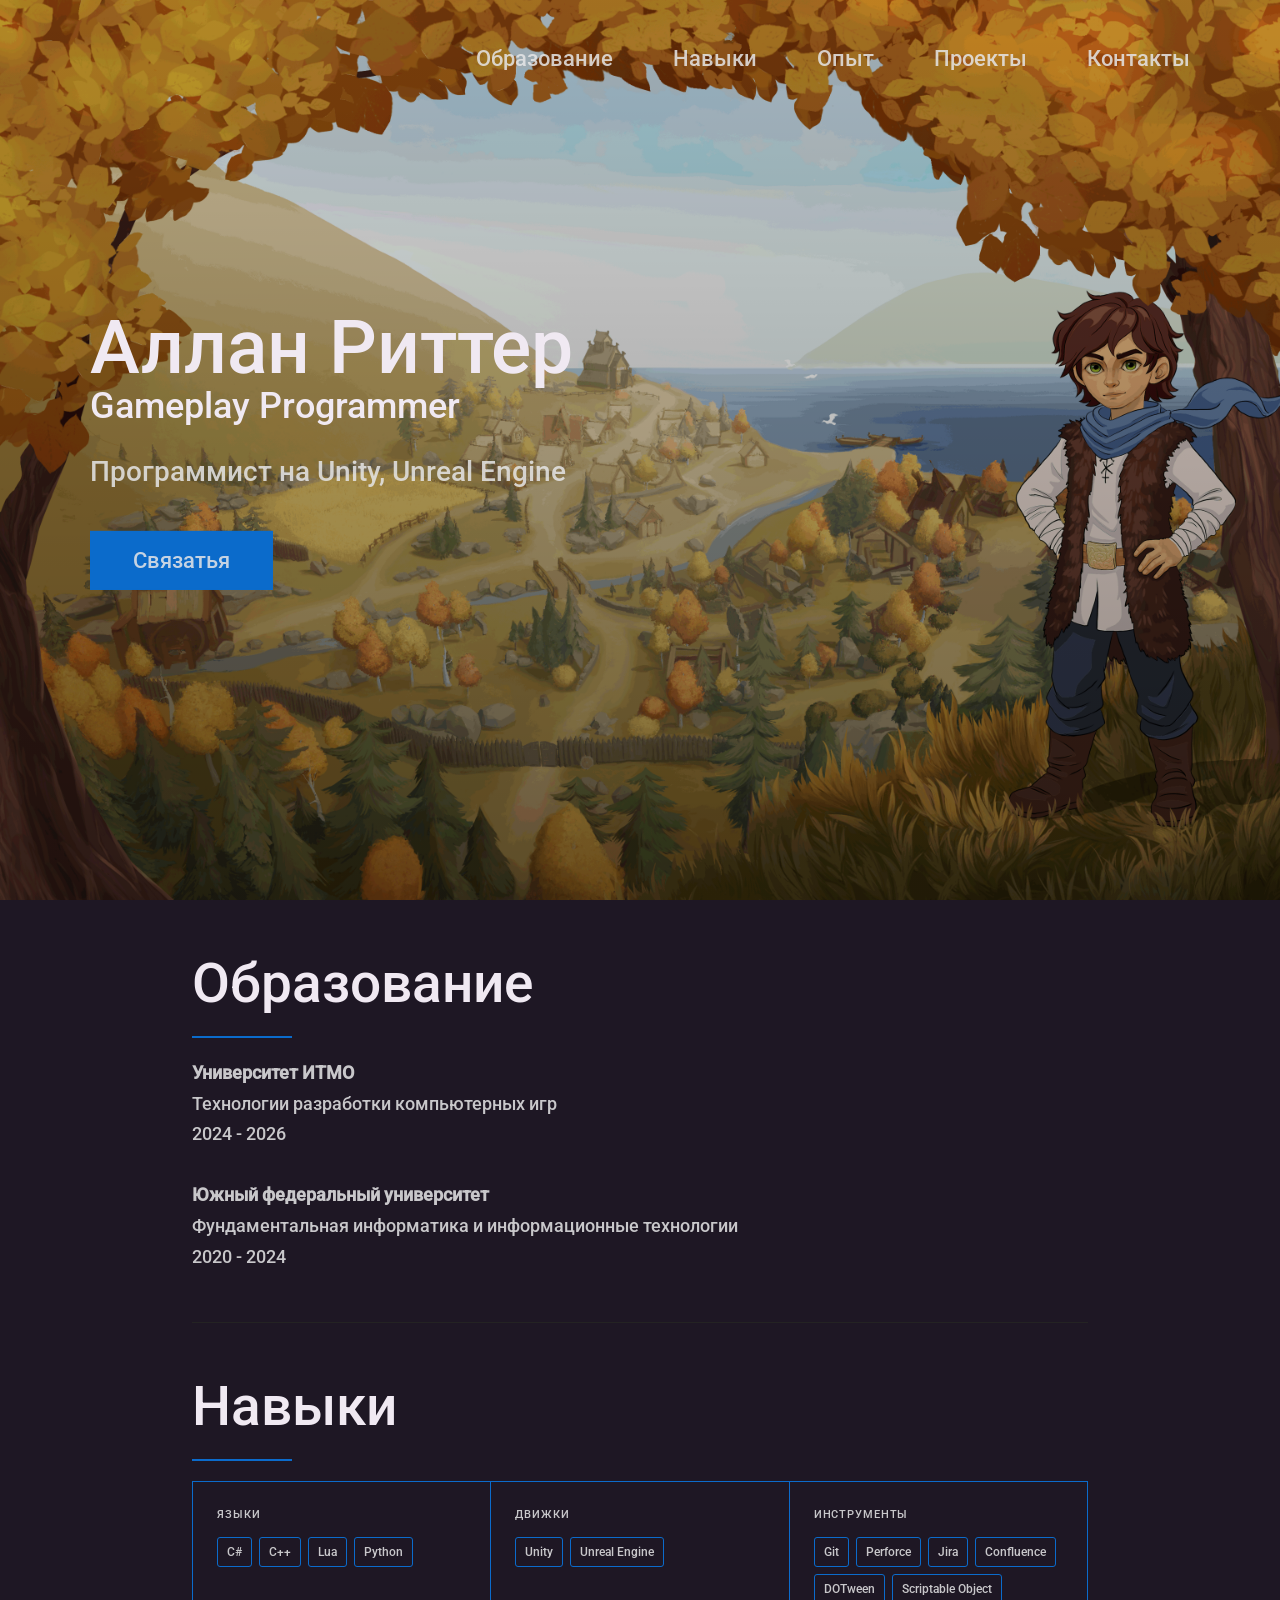
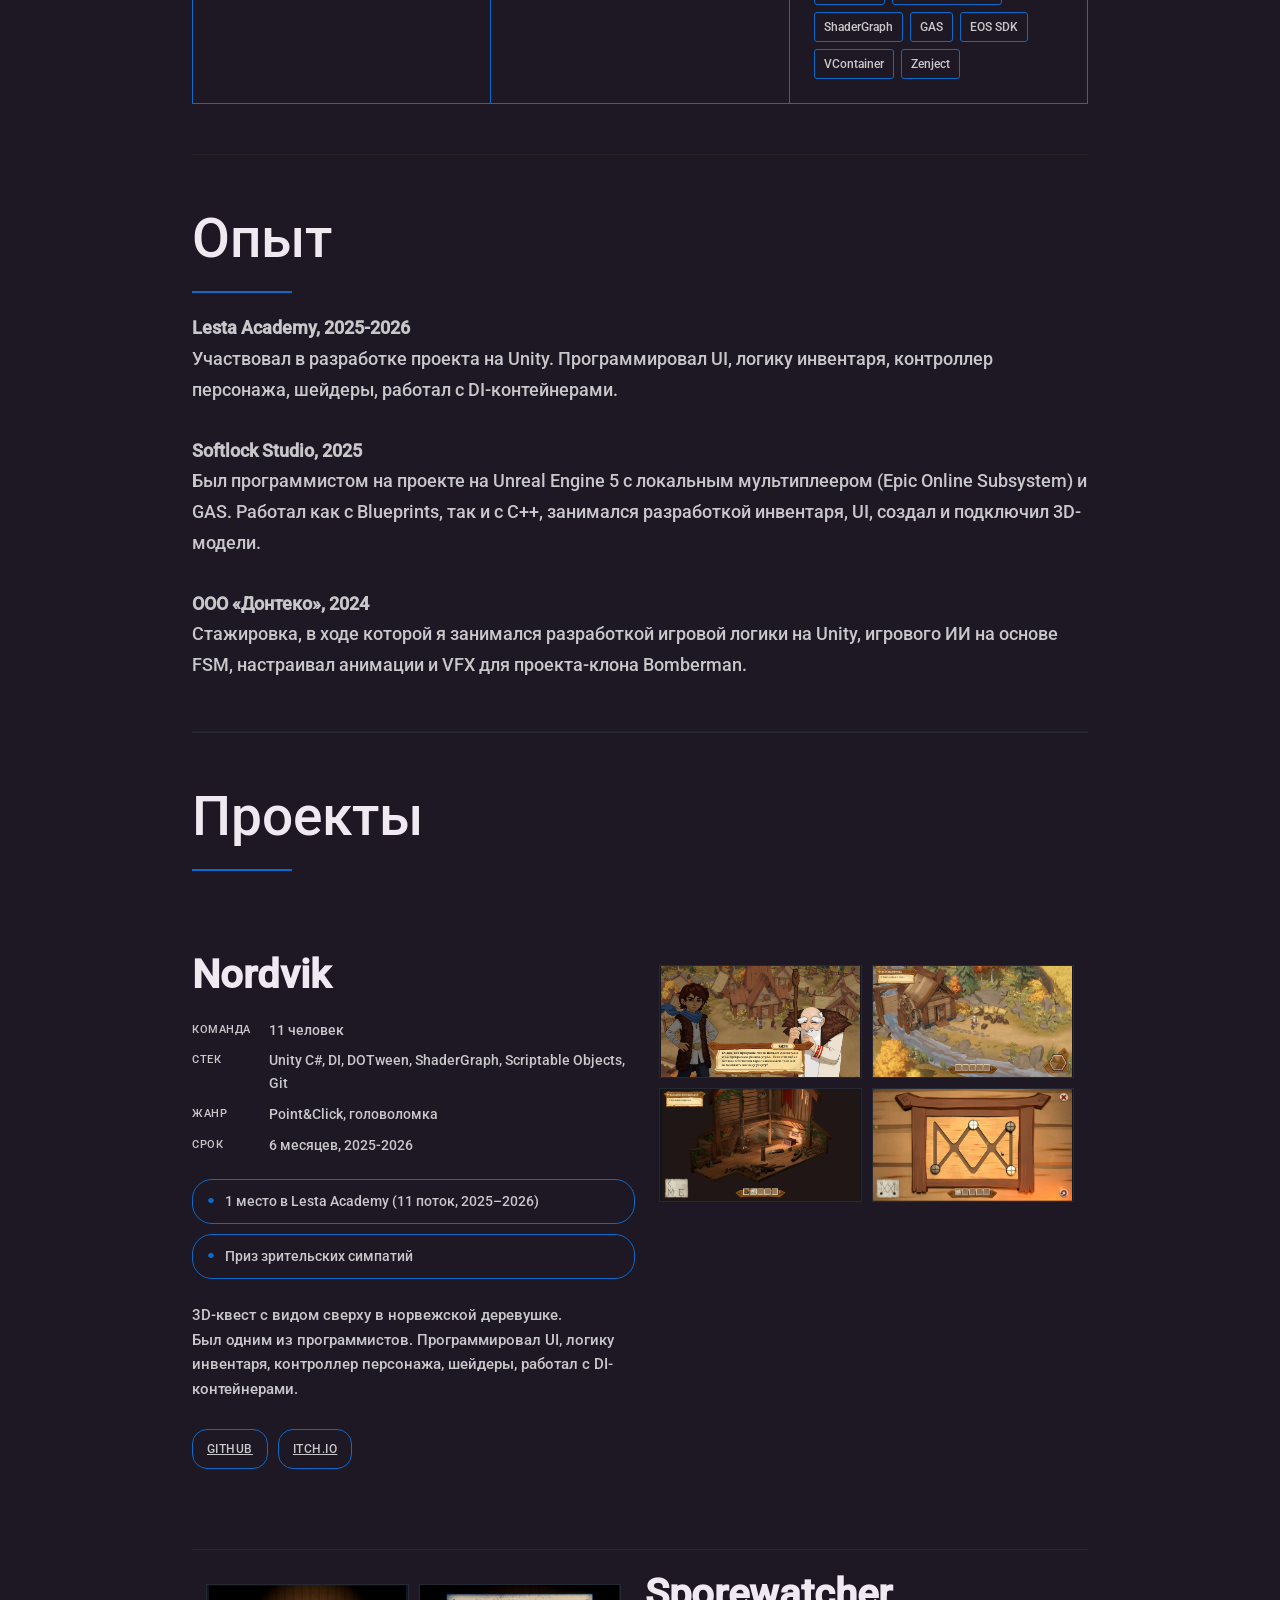
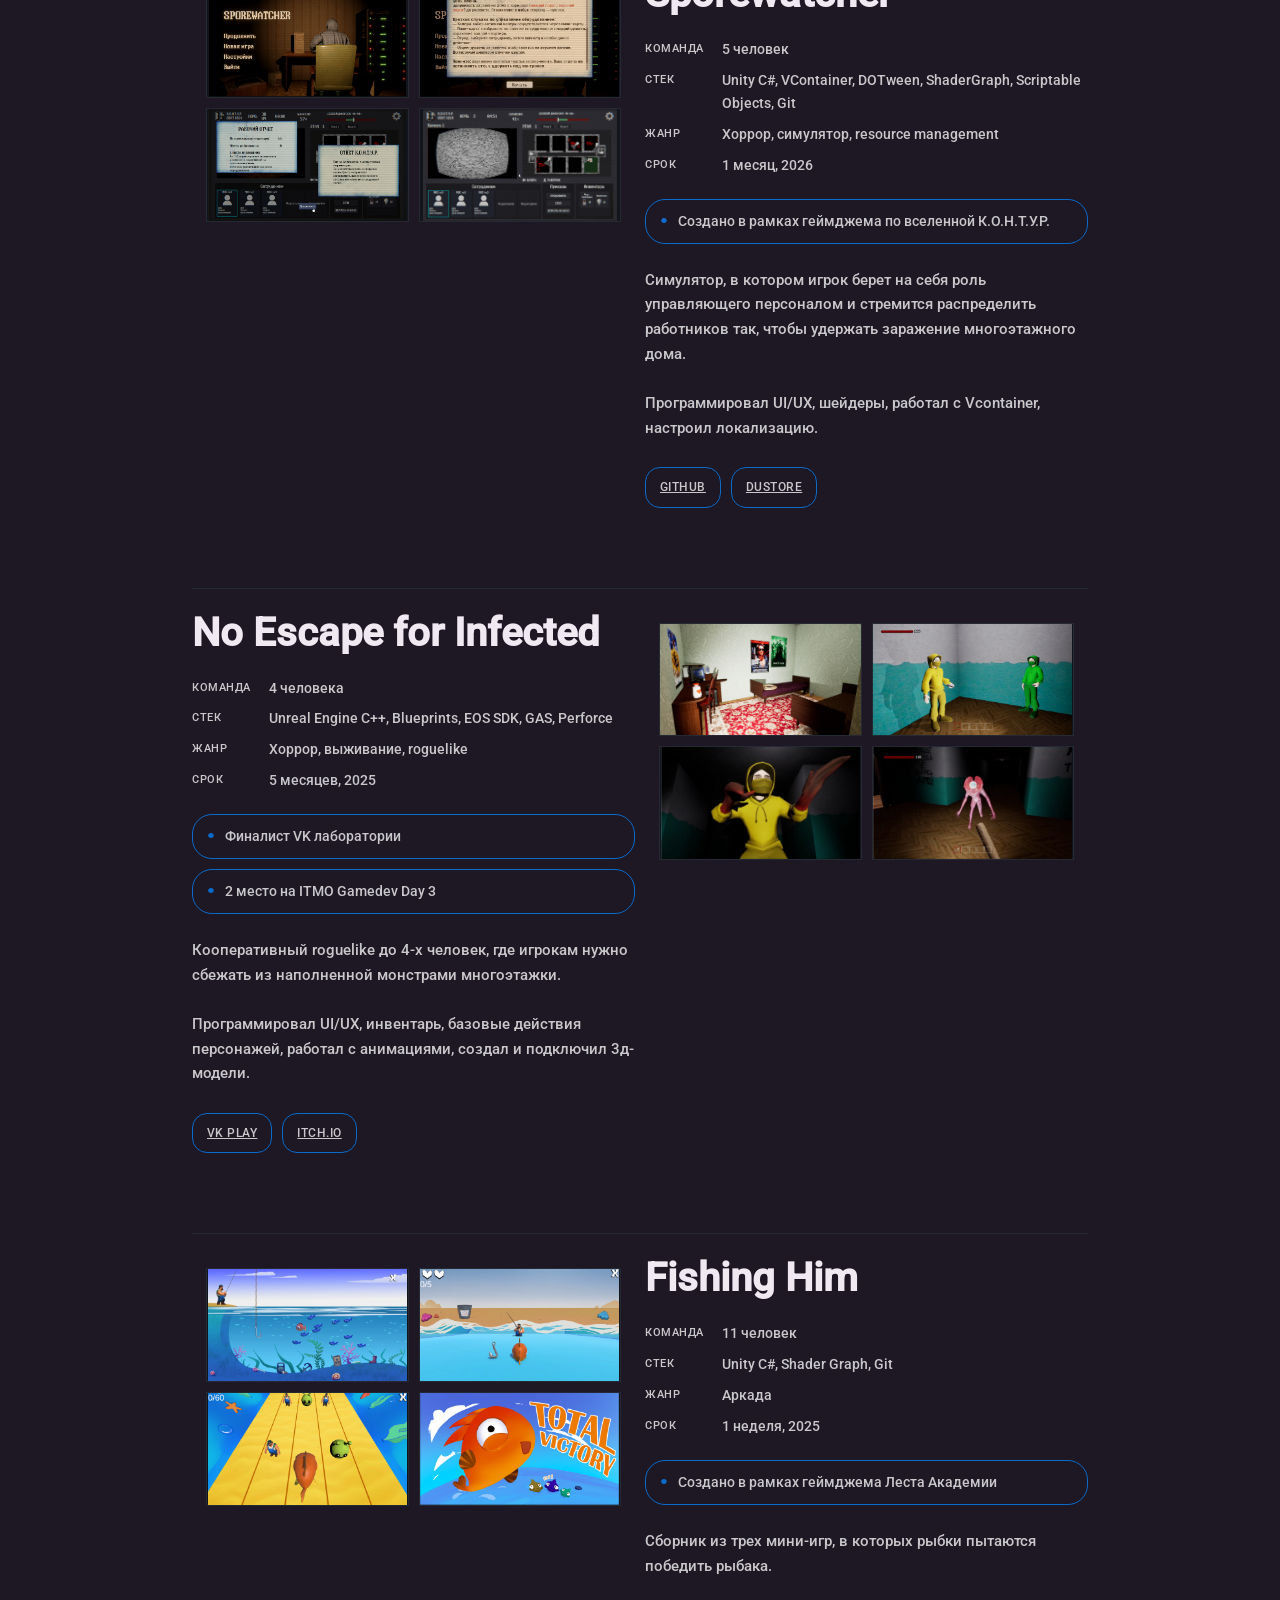
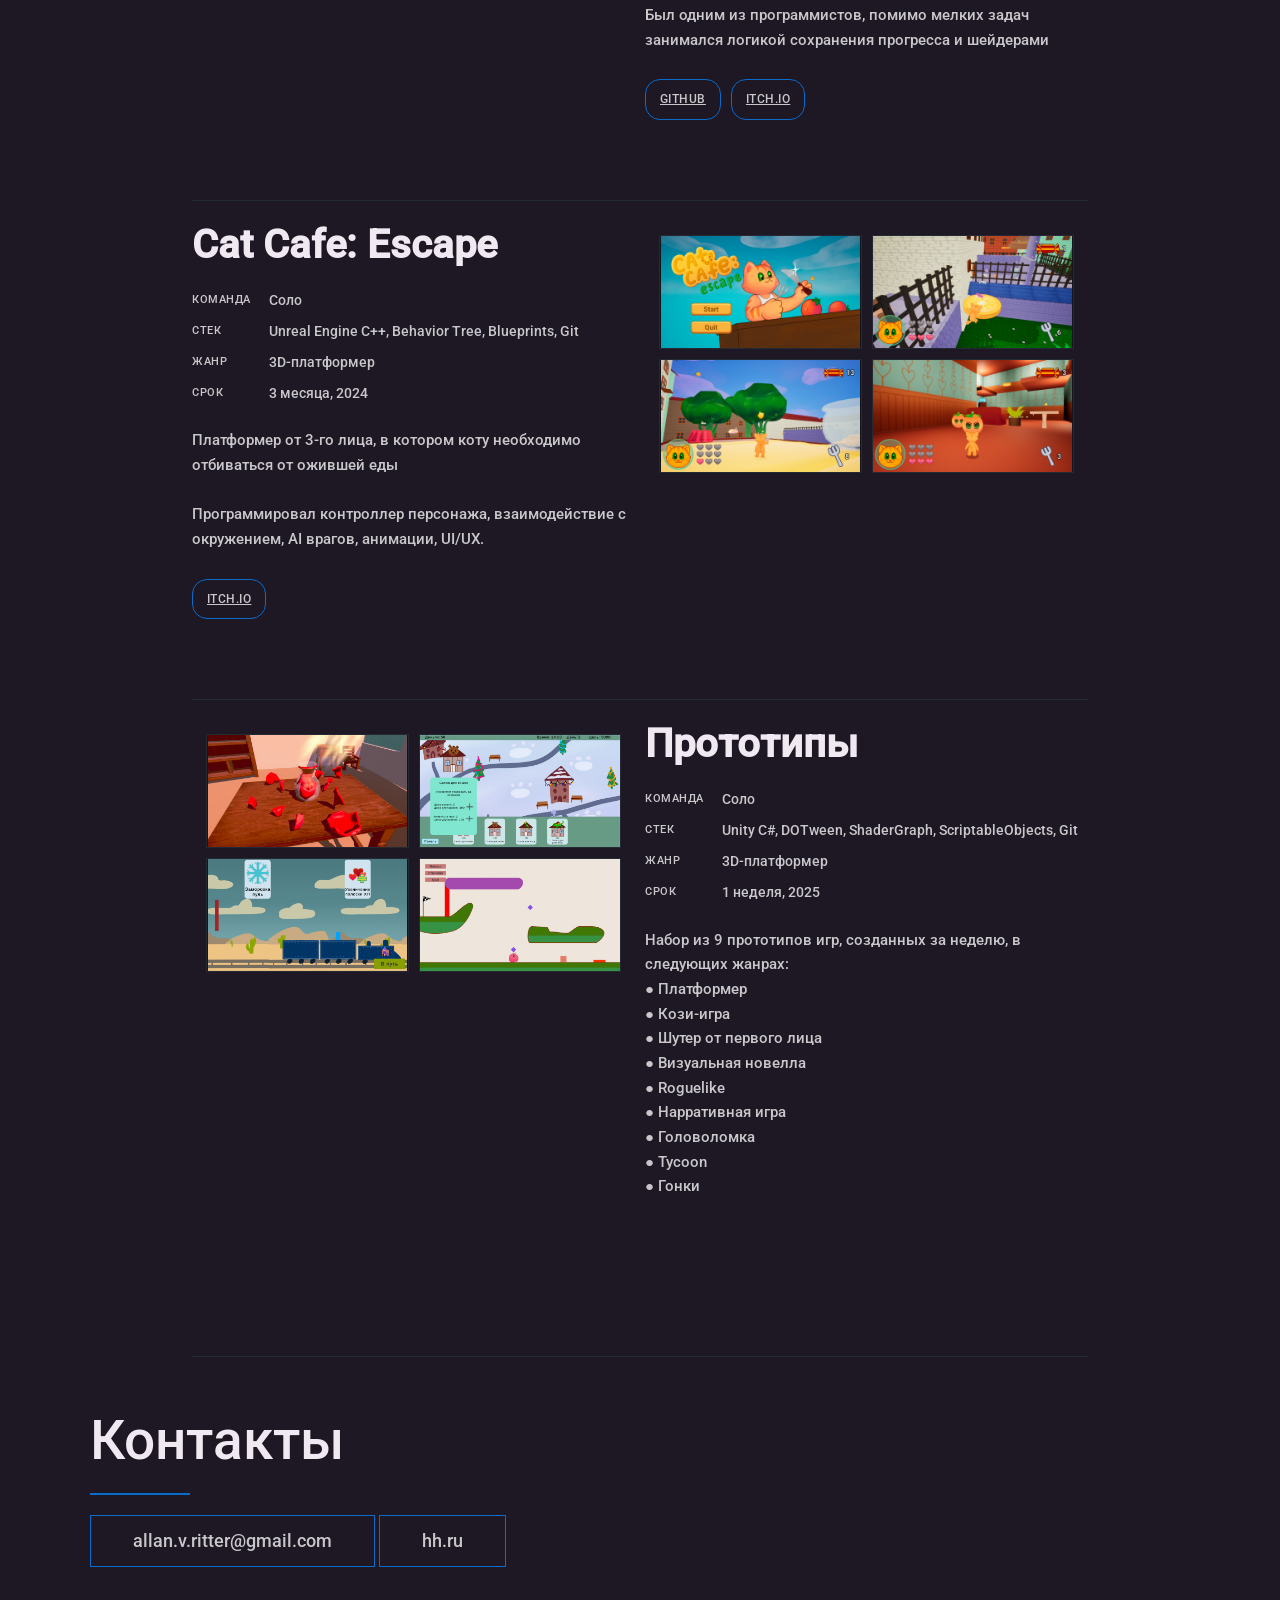
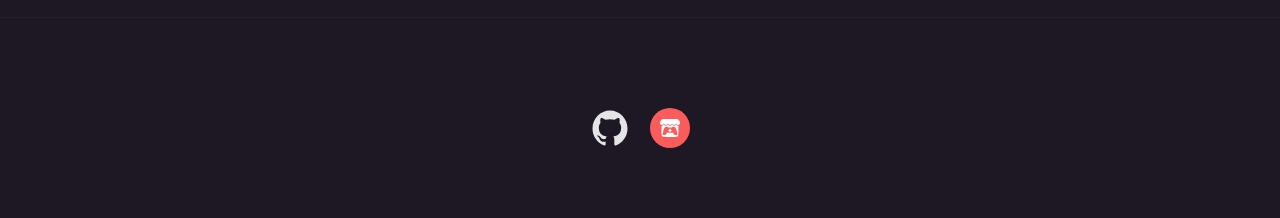
==== index.html @ 95fb48ae "Updated files" ====
<!DOCTYPE html>
<html lang="ru">

<head>
  <meta charset="UTF-8" />
  <meta name="viewport" content="width=device-width, initial-scale=1.0" />
  <link rel="shortcut icon" type="image/png" href="./images/favicon.png" />

  <!-- site title -->
  <title>
    Аллан Риттер | Gameplay Programmer
  </title>

  <meta name="description" content="gameplay programmer">
  <meta name="keywords" content="Allan Ritter, Unity, Unreal Engine, C++, C#" />
  <link rel="stylesheet" href="index.css" />
</head>

<body>

  <!-- ***** Header ***** -->

  <header class="header" role="banner" id="top">
    <div class="row">
      <nav class="nav" role="navigation">
        <ul class="nav__items">
          <li class="nav__item"><a href="#education" class="nav__link">Образование</a></li>
          <li class="nav__item"><a href="#skills" class="nav__link">Навыки</a></li>
          <li class="nav__item"><a href="#experience" class="nav__link">Опыт</a></li>
          <li class="nav__item"><a href="#projects" class="nav__link">Проекты</a></li>
          <li class="nav__item"><a href="#contact" class="nav__link">Контакты</a></li>
        </ul>
      </nav>
    </div>
    <div class="header__text-box row">
      <div class="header__text">
        <h1 class="heading-primary">
          <span>Аллан Риттер</span>
        </h1>
        <h3>
          <span>Gameplay Programmer</span>
        </h3>
        <p>Программист на Unity, Unreal Engine</p>
        <a href="#contact" class="btn btn--pink">Связатья</a>
      </div>
    </div>
  </header>

  <!-- <svg id="animation" width="800" height="600" viewBox="0 0 500 500"></svg>
<script>
      const totalFrames = 250;
      const svg = document.getElementById('animation');

      // Dynamically create all image elements
      for (let i = 0; i < totalFrames; i++) {
        const img = document.createElementNS('http://www.w3.org/2000/svg', 'image');
        img.setAttribute('id', 'frame' + i);
        const filename = './images/animation/' + i.toString().padStart(4, '0') + '.png';
        img.setAttribute('href', filename);
        img.setAttribute('width', 600);
        img.setAttribute('height', 600);
        img.setAttribute('preserveAspectRatio', 'xMidYMid meet');
        // Show only the first frame initially
        if (i === 0) {
          img.style.display = 'block';
        } else {
          img.style.display = 'none';
        }
        svg.appendChild(img);
      }

      // Animation control
      let currentFrame = 0;

      function showFrame(frameIndex) {
        for (let i = 0; i < totalFrames; i++) {
          document.getElementById('frame' + i).style.display = (i === frameIndex) ? 'block' : 'none';
        }
      }

      setInterval(() => {
        showFrame(currentFrame);
        currentFrame = (currentFrame + 1) % totalFrames;
      }, 30); // Adjust for desired frame rate
    </script> -->


  <main role="main">
    <section class="work" id="education">
      <div class="row">
        <h2>Образование</h2>
        <div class="edu-item"><b>Университет ИТМО</b>
          <div>Технологии разработки компьютерных игр</div>
          <div>2024 - 2026</div>
        </div>
        <br>
        <div class="edu-item"><b>Южный федеральный университет</b>
          <div>Фундаментальная информатика и информационные технологии</div>
          <div>2020 - 2024</div>
        </div>
      </div>
    </section>

    <section class="work" id="skills">
      <div class="row">
        <h2>Навыки</h2>
        <div class="skills-grid">
          <div class="skill-panel">
            <div class="skill-panel-label">Языки</div>
            <div class="skill-tags">
              <span class="tag">C#</span><span class="tag">C++</span><span class="tag">Lua</span>
              <span class="tag">Python</span>
            </div>
          </div>
          <div class="skill-panel">
            <div class="skill-panel-label">Движки</div>
            <div class="skill-tags">
              <span class="tag">Unity</span><span class="tag">Unreal Engine</span>
            </div>
          </div>
          <div class="skill-panel">
            <div class="skill-panel-label">Инструменты</div>
            <div class="skill-tags">
              <span class="tag">Git</span><span class="tag">Perforce</span><span class="tag">Jira</span>
              <span class="tag">Confluence</span>
              <span class="tag">DOTween</span>
              <span class="tag">Scriptable Object</span>
              <span class="tag">ShaderGraph</span>
              <span class="tag">GAS</span>
              <span class="tag">EOS SDK</span>
              <span class="tag">VContainer</span>
              <span class="tag">Zenject</span>
            </div>
          </div>
        </div>
    </section>

    <section class="work" id="experience">
      <div class="row">
        <h2>Опыт</h2>
        <div class="edu-item"><b>Lesta Academy, 2025-2026</b></div>
        <div>
          Участвовал в разработке проекта на Unity. Программировал UI, логику инвентаря, контроллер
          персонажа, шейдеры, работал с DI-контейнерами.
        </div>
        <br>
        <div class="edu-item"><b>Softlock Studio, 2025</b></div>
        <div>
          Был программистом на проекте на Unreal Engine 5 с локальным мультиплеером (Epic Online
          Subsystem) и GAS. Работал как с Blueprints, так и с C++, занимался разработкой инвентаря, UI,
          создал и подключил 3D-модели.
        </div>
        <br>
        <div class="edu-item"><b>ООО «Донтеко», 2024</b></div>
        <div>
          Стажировка, в ходе которой я занимался разработкой игровой логики на Unity, игрового ИИ на
          основе FSM, настраивал анимации и VFX для проекта-клона Bomberman.
        </div>
      </div>
    </section>

    <!-- ***** Projects ***** -->

    <section id="projects">
      <div class="wrap">
        <h2>Проекты</h2>
        <!-- PROJECT 1 -->
        <div class="project">
          <div class="project-media bracket">
            <div class="bl"></div>
            <div class="shots-grid">
              <img src="images/Nordvik1.png" alt="Nordvik — скриншот 1">
              <img src="images/Nordvik2.png" alt="Nordvik — скриншот 2">
              <img src="images/Nordvik3.png" alt="Nordvik — скриншот 3">
              <img src="images/Nordvik4.png" alt="Nordvik — скриншот 4">
            </div>
          </div>
          <div>
            <h3 class="project-title">Nordvik</h3>
            <dl class="project-meta">
              <dt>Команда</dt>
              <dd>11 человек</dd>
              <dt>Стек</dt>
              <dd>Unity C#, DI, DOTween, ShaderGraph, Scriptable Objects, Git</dd>
              <dt>Жанр</dt>
              <dd>Point&Click, головоломка</dd>
              <dt>Срок</dt>
              <dd>6 месяцев, 2025-2026</dd>
            </dl>

            <div class="project-highlight"><span class="icon">●</span>
              <span>
                1 место в Lesta Academy (11 поток, 2025–2026)</span>
            </div>
            <div class="project-highlight"><span class="icon">●</span>
              <span>Приз зрительских симпатий</span>
            </div>

            <p class="project-text">
              3D-квест с видом сверху в норвежской деревушке.<br>
              Был одним из программистов. Программировал UI, логику инвентаря, контроллер
              персонажа, шейдеры, работал с DI-контейнерами.
            </p>
            <div class="project-links">
              <a class="link-btn" href="https://github.com/lesfiveteam/BigProject" target="_blank">GitHub</a>
              <a class="link-btn" href="https://puffy-pixel.itch.io/nordvik" target="_blank">itch.io</a>
            </div>
          </div>
        </div>

        <!-- PROJECT 2 -->
        <div class="project">
          <div class="project-media bracket">
            <div class="bl"></div>
            <div class="shots-grid">
              <img src="images/sporewatcher1.jpg" alt="Sporewatcher — скриншот 1">
              <img src="images/sporewatcher2.jpg" alt="Sporewatcher — скриншот 2">
              <img src="images/sporewatcher3.jpg" alt="Sporewatcher — скриншот 3">
              <img src="images/sporewatcher4.gif" alt="Sporewatcher — скриншот 4">
            </div>
          </div>
          <div>
            <h3 class="project-title">Sporewatcher</h3>
            <dl class="project-meta">
              <dt>Команда</dt>
              <dd>5 человек</dd>
              <dt>Стек</dt>
              <dd>Unity C#, VContainer, DOTween, ShaderGraph, Scriptable Objects, Git</dd>
              <dt>Жанр</dt>
              <dd>Хоррор, симулятор, resource management</dd>
              <dt>Срок</dt>
              <dd>1 месяц, 2026</dd>
            </dl>
            <div class="project-highlight"><span class="icon">●</span>
              <span>Создано в рамках геймджема по вселенной К.О.Н.Т.У.Р.</span>
            </div>

            <p class="project-text">
              Симулятор, в котором игрок берет на себя роль управляющего персоналом и стремится распределить работников
              так, чтобы удержать заражение многоэтажного дома.
              <br><br>
              Программировал UI/UX, шейдеры, работал с Vcontainer, настроил локализацию.
            </p>
            <div class="project-links">
              <a class="link-btn" href="https://github.com/Softlock-Studio/KONTUR" target="_blank">GitHub</a>
              <a class="link-btn" href="https://dustore.ru/g/257" target="_blank">dustore</a>
            </div>
          </div>
        </div>

        <!-- PROJECT 3 -->
        <div class="project">
          <div class="project-media bracket">
            <div class="bl"></div>
            <div class="shots-grid">
              <img src="images/nefi1.jpg" alt="No Escape for Infected — скриншот 1">
              <img src="images/nefi2.jpg" alt="No Escape for Infected — скриншот 2">
              <img src="images/nefi3.png" alt="No Escape for Infected — скриншот 3">
              <img src="images/nefi4.png" alt="No Escape for Infected — скриншот 4">
            </div>
          </div>
          <div>
            <h3 class="project-title">No Escape for Infected</h3>
            <dl class="project-meta">
              <dt>Команда</dt>
              <dd>4 человека</dd>
              <dt>Стек</dt>
              <dd>Unreal Engine C++, Blueprints, EOS SDK, GAS, Perforce</dd>
              <dt>Жанр</dt>
              <dd>Хоррор, выживание, roguelike</dd>
              <dt>Срок</dt>
              <dd>5 месяцев, 2025</dd>
            </dl>
            <div class="project-highlight"><span class="icon">●</span>
              <span>Финалист VK лаборатории</span>
            </div>
            <div class="project-highlight"><span class="icon">●</span>
              <span>2 место на ITMO Gamedev Day 3</span>
            </div>

            <p class="project-text">
              Кооперативный roguelike до 4-х человек, где игрокам нужно сбежать из наполненной монстрами многоэтажки.
              <br><br>
              Программировал UI/UX, инвентарь, базовые действия персонажей, работал с анимациями, создал и подключил
              3д-модели.
            </p>
            <div class="project-links">
              <a class="link-btn" href="https://vkplay.ru/play/game/no-escape-for-infected-44242/?mt_link_id=fqt4n1"
                target="_blank">vk play</a>
              <a class="link-btn" href="https://sinty1.itch.io/no-escape-for-infected" target="_blank">itch.io</a>
            </div>
          </div>
        </div>

        <!-- PROJECT 4 -->
        <div class="project">
          <div class="project-media bracket">
            <div class="bl"></div>
            <div class="shots-grid">
              <img src="images/fishing_him1.png" alt="Fishing Him — скриншот 1">
              <img src="images/fishing_him2.png" alt="Fishing Him — скриншот 2">
              <img src="images/fishing_him3.png" alt="Fishing Him — скриншот 3">
              <img src="images/fishing_him4.jpg" alt="Fishing Him — скриншот 4">
            </div>
          </div>
          <div>
            <h3 class="project-title">Fishing Him</h3>
            <dl class="project-meta">
              <dt>Команда</dt>
              <dd>11 человек</dd>
              <dt>Стек</dt>
              <dd>Unity C#, Shader Graph, Git</dd>
              <dt>Жанр</dt>
              <dd>Аркада</dd>
              <dt>Срок</dt>
              <dd>1 неделя, 2025</dd>
            </dl>
            <div class="project-highlight"><span class="icon">●</span>
              <span>Создано в рамках геймджема Леста Академии</span>
            </div>

            <p class="project-text">
              Сборник из трех мини-игр, в которых рыбки пытаются победить рыбака.
              <br><br>
              Был одним из программистов, помимо мелких задач занимался логикой сохранения прогресса и шейдерами
            </p>
            <div class="project-links">
              <a class="link-btn" href="https://github.com/lesfiveteam/LesJam" target="_blank">github</a>
              <a class="link-btn" href="https://puffy-pixel.itch.io/fishing-him" target="_blank">itch.io</a>
            </div>
          </div>
        </div>

        <!-- PROJECT 5 -->
        <div class="project">
          <div class="project-media bracket">
            <div class="bl"></div>
            <div class="shots-grid">
              <img src="images/catcafe1.png" alt="Cat Cafe: Escape — скриншот 1">
              <img src="images/catcafe2.png" alt="Cat Cafe: Escape — скриншот 2">
              <img src="images/catcafe3.png" alt="Cat Cafe: Escape — скриншот 3">
              <img src="images/catcafe4.png" alt="Cat Cafe: Escape — скриншот 4">
            </div>
          </div>
          <div>
            <h3 class="project-title">Cat Cafe: Escape</h3>
            <dl class="project-meta">
              <dt>Команда</dt>
              <dd>Соло</dd>
              <dt>Стек</dt>
              <dd>Unreal Engine C++, Behavior Tree, Blueprints, Git</dd>
              <dt>Жанр</dt>
              <dd>3D-платформер</dd>
              <dt>Срок</dt>
              <dd>3 месяца, 2024</dd>
            </dl>

            <p class="project-text">
              Платформер от 3-го лица, в котором коту необходимо отбиваться от ожившей еды
              <br><br>
              Программировал контроллер персонажа, взаимодействие с окружением, AI врагов, анимации, UI/UX.
            </p>
            <div class="project-links">
              <a class="link-btn" href="https://frenchicecream.itch.io/cat-cafe-escape" target="_blank">itch.io</a>
            </div>
          </div>
        </div>

        <!-- PROJECT 6 -->
        <div class="project">
          <div class="project-media bracket">
            <div class="bl"></div>
            <div class="shots-grid">
              <img src="images/prototype1.png" alt="Прототипы — скриншот 1">
              <img src="images/prototype2.png" alt="Прототипы — скриншот 2">
              <img src="images/prototype3.png" alt="Прототипы — скриншот 3">
              <img src="images/prototype4.gif" alt="Прототипы — скриншот 4">
            </div>
          </div>
          <div>
            <h3 class="project-title">Прототипы</h3>
            <dl class="project-meta">
              <dt>Команда</dt>
              <dd>Соло</dd>
              <dt>Стек</dt>
              <dd>Unity C#, DOTween, ShaderGraph, ScriptableObjects, Git</dd>
              <dt>Жанр</dt>
              <dd>3D-платформер</dd>
              <dt>Срок</dt>
              <dd>1 неделя, 2025</dd>
            </dl>

            <p class="project-text">
              Набор из 9 прототипов игр, созданных за неделю, в следующих жанрах:
              <br>● Платформер
              <br>● Кози-игра
              <br>● Шутер от первого лица
              <br>● Визуальная новелла
              <br>● Roguelike
              <br>● Нарративная игра
              <br>● Головоломка
              <br>● Tycoon
              <br>● Гонки
            </p>
          </div>
        </div>

      </div>
    </section>
  </main>

  <!-- ***** Contact ***** -->

  <section class="contact" id="contact">
    <div class="row">
      <h2>Контакты</h2>
      <div class="contact__info">
        <a href="mailto:allan.v.ritter@gmail.com" class="btn">allan.v.ritter@gmail.com</a>
        <a href="https://spb.hh.ru/resume/afdda336ff1102e73b0039ed1f624333676932" class="btn">hh.ru</a>
      </div>
    </div>
  </section>

  <!-- ***** Footer ***** -->

  <footer role="contentinfo" class="footer">
    <div class="row">
      <!-- Update the links to point to your accounts -->
      <ul class="footer__social-links">
        <li class="footer__social-link-item">
          <a href="https://github.com/FrenchIceCream" title="Link to Github Profile">
            <img src="./images/github.svg" class="footer__social-image" alt="Github">
          </a>
        </li>
        <li class="footer__social-link-item">
          <a href="https://frenchicecream.itch.io">
            <img src="./images/itchio.svg" title="Link to itch.io" class="footer__social-image" alt="itch.io">
          </a>
        </li>
      </ul>
    </div>
  </footer>

  <a href="#top" class="back-to-top" title="Back to Top">
    <img src="./images/arrow-up.svg" alt="Back to Top" class="back-to-top__image" />
  </a>
  <script src="./index.js"></script>

  <div class="lightbox" id="lightbox">
    <div class="lightbox-frame">
      <img id="lightbox-img" src="" alt="">
      <button type="button" class="lightbox-nav lightbox-prev" id="lightbox-prev">&#8249;</button>
      <button type="button" class="lightbox-nav lightbox-next" id="lightbox-next">&#8250;</button>
      <div class="lightbox-counter" id="lightbox-counter"></div>
    </div>
    <button type="button" class="lightbox-close" id="lightbox-close">✕</button>
  </div>

  <script src="scripts.html"></script>

</body>

</html>
---- index.css ----
/* --------------------------------------- */
/* ----- Basic Setup ----- */
/* --------------------------------------- */

@font-face {
    font-family: 'Hk Grotesk';
    font-style: normal;
    font-weight: 400;
    src: url('./fonts/Roboto-Medium.ttf') format('woff');
}

@font-face {
    font-family: 'Jost';
    font-style: normal;
    font-weight: 400;
    src: url('./fonts/Roboto-Medium.ttf') format('woff');
}

* {
    margin: 0;
    padding: 0;
    box-sizing: inherit;
}

:root {
    --font-size-small: 1.8rem;
    --font-size-normal: 2.2rem;
    --font-size-medium: 2.8rem;
    --font-size-medium-1: 3.6rem;
    --font-size-large: 5.5rem;
    --font-size-huge: 7.5rem;
    --font-stack: 'Hk Grotesk', sans-serif;

    --line-height-normal: 1.7;
    --line-height-small: 1.2;

    --background: #1e1724;
    --accent: #0b6bcb;
    --accent-dim:#0b11cb;
    --white: #f0e9f2;
    --white-1: #e5e5e6da;

    --border-color: #edefef;

    --panel: #12151C;
    --panel-border: #242933;

    --container-max-width: 1180px;
    --container-normal-width: 800px;
    --container-medium-width: 700px;
    --container-small-width: 500px;

    --gutter-huge: 5rem;
    --gutter-medium: 6rem;
    --gutter-normal: 3rem;
    --gutter-small-1: 2.5rem;
    --gutter-small: 2rem;

    --border-light: 1px solid rgb(36, 35, 35);
}

html {
    font-size: 62.5%;
    /* (16/10)*100 = 62.5% => 1rem = 10px */
    box-sizing: border-box;
    scroll-behavior: smooth;
}

@media(max-width: 1000px) {
    html {
        font-size: 52%;
    }
}

body {
    font-size: var(--font-size-small);
    font-family: var(--font-stack);
    font-weight: 400;
    color: var(--white-1);
    line-height: var(--line-height-normal);
    background: var(--background);
    width: 100%;
    margin: auto;
    overflow-x: hidden;
}

main {
    width: 70%;
    margin: auto;
}

.row {
    max-width: var(--container-max-width);
    margin: 0 auto;
}

@media(max-width: 1340px) {
    .row {
        max-width: 1100px;
    }
}

@media(max-width: 1240px) {
    .row {
        padding: 0 var(--gutter-medium);
    }
}

@media(max-width: 600px) {
    .row {
        padding: 0 var(--gutter-normal);
    }
}

@media(max-width: 600px) {
    .row {
        padding: 0 var(--gutter-small);
    }
}

section {
    padding: var(--gutter-huge) 0;
    border-bottom: var(--border-light);
}

img {
    object-fit: contain;
    max-width: 100%;
}

/* --------------------------------------- */
/* ----- Headlines and Paragraphs ----- */
/* --------------------------------------- */

h1,
h2,
h3 {
    font-family: 'Jost', sans-serif;
    font-weight: 400;
    line-height: var(--line-height-small);
    color: var(--white);
}

.heading-primary {
    line-height: 1;
    font-size: var(--font-size-huge);
    font-weight: 400;
}

@media(max-width: 900px) {
    .heading-primary {
        font-size: 6.5rem;
    }
}

h2 {
    font-size: var(--font-size-large);
    margin-bottom: var(--gutter-small);
}

h2::after {
    content: '';
    display: block;
    height: 2px;
    width: 10rem;
    background: var(--accent);
    margin: var(--gutter-small) 0;
}

h3 {
    font-size: var(--font-size-medium-1);
    margin-bottom: var(--gutter-small);
}

@media(max-width: 500px) {
    .heading-primary {
        font-size: var(--font-size-large);
    }

    h2 {
        font-size: var(--font-size-medium-1);
    }

    h3 {
        font-size: var(--font-size-medium);
    }
}

p {
    margin: var(--gutter-small-1) 0;
}

@media(max-width: 900px) {
    p {
        max-width: var(--container-small-width);
    }
}

/* --------------------------------------- */
/* ----- Buttons and Links ----- */
/* --------------------------------------- */

a {
    color: var(--white);
    font-weight: 400;
    font-family: 'Jost', sans-serif;
    transition: all .2s;
    outline: 2px solid transparent;
}

::-moz-focus-inner {
    border: 0;
}

button:focus,
a:focus {
    outline: 2px solid var(--accent);
}

body:not(.user-is-tabbing) button:focus,
body:not(.user-is-tabbing) a:focus {
    outline: none;
}

.link:hover {
    color: var(--accent);
}

.btn {
    position: relative;
    display: inline-block;
    padding: 1rem 4.2rem;
    text-decoration: none;
    color: inherit;
    border: 1px solid var(--accent);
    font-weight: 400;
}

.btn:focus {
    outline: none;
}

.btn::after {
    content: '';
    display: block;
    position: absolute;
    top: 0;
    left: 0;
    right: 100%;
    background: var(--white);
    height: 100%;
    z-index: -1;
    transition: all 0.2s cubic-bezier(1, 0.68, 0.16, 0.9);
}

.btn:hover::after,
.btn:focus::after {
    right: 0;
    background: var(--accent);
}

.btn--pink {
    background: var(--accent);
    transition: all 0.2s;
}

.btn--pink::after {
    display: none;
}

.btn--pink:hover,
.btn--pink:focus {
    background: transparent;
}

.link__text {
    position: relative;
    display: inline-block;
    padding: .6rem;
    color: inherit;
    text-decoration: none;
    border-bottom: 1px solid var(--accent);
}

.link__text::after {
    content: '';
    display: block;
    position: absolute;
    top: 0;
    left: 0;
    right: 100%;
    background: var(--white);
    height: 100%;
    z-index: -1;
    transition: all 0.2s cubic-bezier(1, 0.68, 0.16, 0.9);
}

.link__text:focus {
    outline: none;
}

.link__text:hover::after,
.link__text:focus:after {
    right: 0;
    background: var(--accent);
}

.link__text span {
    padding-left: 1rem;
    font-family: sans-serif;
}

/* ----- Back to Top ----- */

.back-to-top {
    position: fixed;
    bottom: 4rem;
    right: 4rem;
    display: flex;
    justify-content: center;
    align-items: center;
    height: 5.5rem;
    width: 5.5rem;
    background-color: var(--accent);
    border-radius: 50%;
    z-index: 10;
    visibility: hidden;
    transition: all .4s;
}

.back-to-top__image {
    height: 70%;
}

@media(max-width: 900px) {
    .back-to-top {
        right: 2rem;
    }
}

@media(max-width: 500px) {
    .back-to-top {
        right: 1rem;
    }
}

/* --------------------------------------- */
/* ----- Navigation ----- */
/* --------------------------------------- */

.nav {
    display: flex;
    justify-content: flex-end;
    padding: var(--gutter-normal) 0;
}

.nav__items {
    display: flex;
    list-style: none;
}

.nav__item:not(:last-child) {
    margin-right: var(--gutter-medium);
}

@media(max-width: 500px) {
    .nav {
        justify-content: center;
    }
}

@media(max-width: 400px) {
    .nav__item:not(:last-child) {
        margin-right: var(--gutter-normal);
    }
}

@media(max-width: 300px) {
    .nav {
        font-size: var(--font-size-small);
    }
}

.nav__link {
    position: relative;
    display: inline-block;
    padding: 1rem 0;
    text-decoration: none;
    color: inherit;
    transition: all .2s;
}

.nav__link::after {
    content: '';
    position: absolute;
    bottom: 0;
    left: 0;
    right: 100%;
    display: inline-block;
    height: 1rem;
    background: var(--white);
    transition: all 0.25s cubic-bezier(1, 0.68, 0.16, 0.9);
}

.nav__link:hover {
    color: var(--accent);
}

.nav__link:hover::after {
    right: 0;
    height: 2px;
    background: var(--accent);
}

/* --------------------------------------- */
/* ----- Header ----- */
/* --------------------------------------- */

.header {
    background: linear-gradient(rgba(0, 0, 0, .1), rgba(0, 0, 0, .4)),
        url('./images/header.png');
    height: 100vh;
    background-size: cover;
    background-position: center;
    background-attachment: fixed;
    font-size: var(--font-size-normal);
}

.header__text {
    position: absolute;
    top: 50%;
    transform: translateY(-50%);
}

.header__text p {
    margin: 1.5rem 0 3.5rem;
    max-width: var(--container-medium-width);
    font-family: 'Jost', sans-serif;
    font-size: var(--font-size-medium);
}

@media(max-width: 500px) {
    .header {
        text-align: center;
    }

    .header__text p {
        transform: scale(.8);
    }
}

/* --------------------------------------- */
/* ----- Work ----- */
/* --------------------------------------- */

.work__box {
    display: flex;
    align-items: center;
}

@media(max-width: 900px) {
    .work__box {
        align-items: initial;
        flex-direction: column-reverse;
    }
}

.work__box:not(:last-child) {
    margin-bottom: 25rem;
}

@media(max-width: 500px) {
    .work__box:not(:last-child) {
        margin-bottom: 20rem;
    }
}

.work__links {
    display: flex;
    align-items: center;
}

.work__text {
    flex: 0 0 30%;
}

.work__list {
    /* list-style-type: square; */
    list-style-position: inside;
    margin-bottom: var(--gutter-normal);
}

.work__code {
    display: block;
    height: 3rem;
    margin-left: var(--gutter-normal);
    transition: all .3s;
}

.work__code:hover {
    transform: scale(1.2);
}

.work__image-box {
    margin-bottom: var(--gutter-normal);
}

@media(min-width: 901px) {
    .work__image-box {
        flex: 1;
        margin: 0 0 0 10rem;
    }
}

@media(max-width: 900px) {
    .work__code {
        height: 4rem;
    }
}
/* --------------------------------------- */
/* ----- Skills ----- */
/* --------------------------------------- */
  .skills-grid{
    display:grid; grid-template-columns:repeat(auto-fit, minmax(230px,1fr));
    gap:1px; background:var(--accent);
    border:1px solid var(--accent);
  }
  .skill-panel{background:var(--background); padding:24px;}
  .skill-panel-label{
    font-family:var(--font-mono); font-size:11px; color:var(--text-faint);
    text-transform:uppercase; letter-spacing:.08em; margin-bottom:12px;
  }
  .skill-tags{display:flex; flex-wrap:wrap; gap:7px;}
  .tag{
    font-family:var(--font-mono); font-size:12px; color:var(--text-dim);
    border:1px solid var(--accent); padding:4px 9px;
    border-radius:3px;
  }


/* --------------------------------------- */
/* ----- Clients ----- */
/* --------------------------------------- */

.client__logos {
    display: flex;
    justify-content: space-between;
    filter: invert(100%) grayscale(100%) opacity(.8);
}

.client__logo {
    height: 6.5rem;
    max-width: 18rem;
}

@media(max-width: 1240px) {
    .client__logos {
        overflow-x: scroll;
        padding: var(--gutter-normal);
    }

    .client__logo:not(:last-of-type) {
        margin-right: var(--gutter-medium);
    }
}

/* --------------------------------------- */
/* ----- About ----- */
/* --------------------------------------- */

.about__content {
    display: flex;
    flex-direction: row-reverse;
    align-items: center;
}

@media(max-width: 900px) {
    .about__content {
        flex-direction: column-reverse;
        align-items: initial;
    }
}

.about__photo-container {
    margin-bottom: var(--gutter-normal);
}

@media(min-width: 901px) {
    .about__text {
        flex: 0 0 35%;
    }

    .about__photo-container {
        flex: 1;
        margin: 0 var(--gutter-huge) 0 0;
    }
}

/* --------------------------------------- */
/* ----- Contact ----- */
/* --------------------------------------- */

.contact__info {
    max-width: var(--container-medium-width);
}

/* --------------------------------------- */
/* ----- Footer ----- */
/* --------------------------------------- */

.footer {
    text-align: center;
    padding: var(--gutter-medium) 0 var(--gutter-normal);
}

.footer__social-links {
    display: flex;
    justify-content: center;
    padding: var(--gutter-normal) 0;
    list-style: none;
}

.footer__social-link-item:not(:last-of-type) {
    margin-right: var(--gutter-small);
}

.footer__social-image {
    height: 4rem;
}

.footer__github-buttons {
    display: flex;
    justify-content: center;
}

.footer__github-buttons iframe {
    height: 2.5rem;
    width: 84px;
    transform: translateY(3px);
}

@media(max-width: 500px) {
    .footer {
        padding: var(--gutter-medium) 0;
    }
}

/* --------------------------------------- */
/* ----- Projects ----- */
/* --------------------------------------- */
#projects {
    border-top: 1px solid var(--panel-border);
    border-bottom: 1px solid var(--panel-border);
}

.project {
    display: grid;
    grid-template-columns: 1fr 1fr;
    gap: 10px;
    align-items: start;
    padding: var(--gutter-small) 0;
    margin: var(--gutter-medium) 0;
    border-top: 1px solid var(--panel-border);
}

.project:first-of-type {
    border-top: none;
}

.project:nth-child(even) {
    direction: rtl;
}

.project:nth-child(even)>* {
    direction: ltr;
}

.project-media {
    position: relative;
    padding: 14px;
}

.shots-grid {
    display: grid;
    grid-template-columns: 1fr 1fr;
    gap: 10px;
}

.shots-grid img {
    border: 1px solid var(--panel-border);
    background: var(--panel);
    width: 100%;
    aspect-ratio: 16/9;
    object-fit: contain;
    cursor: zoom-in;
    transition: border-color .2s ease;
}

.shots-grid img:hover {
    border-color: var(--border-color);
}

.project-tag {
    display: inline-block;
    font-family: var(--font-mono);
    font-size: 11px;
    text-transform: uppercase;
    letter-spacing: .06em;
    color: var(--accent);
    border: 1px solid var(--accent-dim);
    padding: 4px 10px;
    border-radius: 3px;
    margin-bottom: 14px;
}

h3.project-title {
    font-family: var(--font-display);
    font-weight: 700;
    font-size: 40px;
    margin-bottom: 20px;
}

.project-highlight {
    display: flex;
    align-items: flex-start;
    gap: 10px;
    background: var(--background);
    border: 1px solid var(--accent);
    border-radius: 20px;
    padding: 10px 14px;
    margin-top: 10px;
    margin-bottom: 0;
    font-size: 13.5px;
    color: var(--text-dim);
}

.project-highlight .icon {
    color: var(--accent);
    font-size: 13px;
    line-height: 1.5;
}

.project-meta {
    display: grid;
    grid-template-columns: auto 1fr;
    gap: 8px 18px;
    font-size: 13.5px;
    margin-bottom: 22px;
}

.project-meta dt {
    font-family: var(--font-mono);
    color: var(--text-faint);
    text-transform: uppercase;
    font-size: 11px;
    letter-spacing: .05em;
    padding-top: 2px;
    white-space: nowrap;
}

.project-meta dd {
    color: var(--text-dim);
}

.project-text {
    color: var(--text-dim);
    font-size: 14.5px;
    margin-bottom: 26px;
}

.project-links {
    display: flex;
    flex-wrap: wrap;
    gap: 10px;
}

.link-btn {
    font-family: var(--font-mono);
    font-size: 12px;
    text-transform: uppercase;
    letter-spacing: .04em;
    color: var(--text);
    border: 1px solid var(--accent);
    border-radius: 15px;
    padding: 9px 14px;
    display: inline-flex;
    align-items: center;
    gap: 8px;
    transition: border-color .2s ease, color .2s ease;
}

.link-btn:hover {
    border-color: var(--border-color);
    color: var(--border-color);
}

@media (max-width:860px) {
    .project {
        grid-template-columns: 1fr;
        gap: 28px;
    }

    .project:nth-child(even) {
        direction: ltr;
    }

    .shots-grid {
        grid-template-columns: 1fr 1fr;
    }
}

/* ---------- lightbox ---------- */
  .lightbox{
    position:fixed; inset:0; z-index:1000;
    background:rgba(6,7,10,.92); backdrop-filter:blur(4px);
    display:none; align-items:center; justify-content:center;
    padding:40px;
  }
  .lightbox.open{display:flex;}
  .lightbox-frame{position:relative; max-width:min(1100px, 90vw); max-height:85vh;}
  .lightbox-frame img{
    display:block; max-width:min(1100px, 90vw); max-height:85vh;
    width:auto; height:auto; border:1px solid var(--panel-border);
  }
  .lightbox-frame::before, .lightbox-frame::after{
    content:''; position:absolute; width:22px; height:22px;
    border-color:var(--border-color); border-style:solid;
  }
  .lightbox-frame::before{ top:-1px; left:-1px; border-width:2px 0 0 2px; }
  .lightbox-frame::after{ bottom:-1px; right:-1px; border-width:0 2px 2px 0; }

  .lightbox-close{
    position:absolute; top:24px; right:28px;
    font-family:var(--font-mono); font-size:13px; color:var(--text-dim);
    background:none; border:1px solid var(--panel-border); border-radius:4px;
    padding:8px 12px; cursor:pointer; letter-spacing:.04em;
    transition:color .2s ease, border-color .2s ease;
  }
  .lightbox-close:hover{color:var(--border-color); border-color:var(--border-color);}

  .lightbox-nav{
    position:absolute; top:50%; transform:translateY(-50%);
    background:rgba(18,21,28,.85); border:1px solid var(--panel-border);
    color:var(--text); width:44px; height:44px; border-radius:4px;
    font-size:18px; cursor:pointer; display:flex; align-items:center; justify-content:center;
    transition:color .2s ease, border-color .2s ease;
  }
  .lightbox-nav:hover{color:var(--border-color); border-color:var(--border-color);}
  .lightbox-prev{left:-64px;}
  .lightbox-next{right:-64px;}

  .lightbox-counter{
    position:absolute; bottom:-34px; left:50%; transform:translateX(-50%);
    font-family:var(--font-mono); font-size:11.5px; color:var(--text-faint);
    letter-spacing:.06em;
  }

  @media (max-width:760px){
    .lightbox{padding:20px;}
    .lightbox-nav{width:38px; height:38px; font-size:15px;}
    .lightbox-prev{left:6px;}
    .lightbox-next{right:6px;}
    .lightbox-counter{bottom:-30px;}
  }
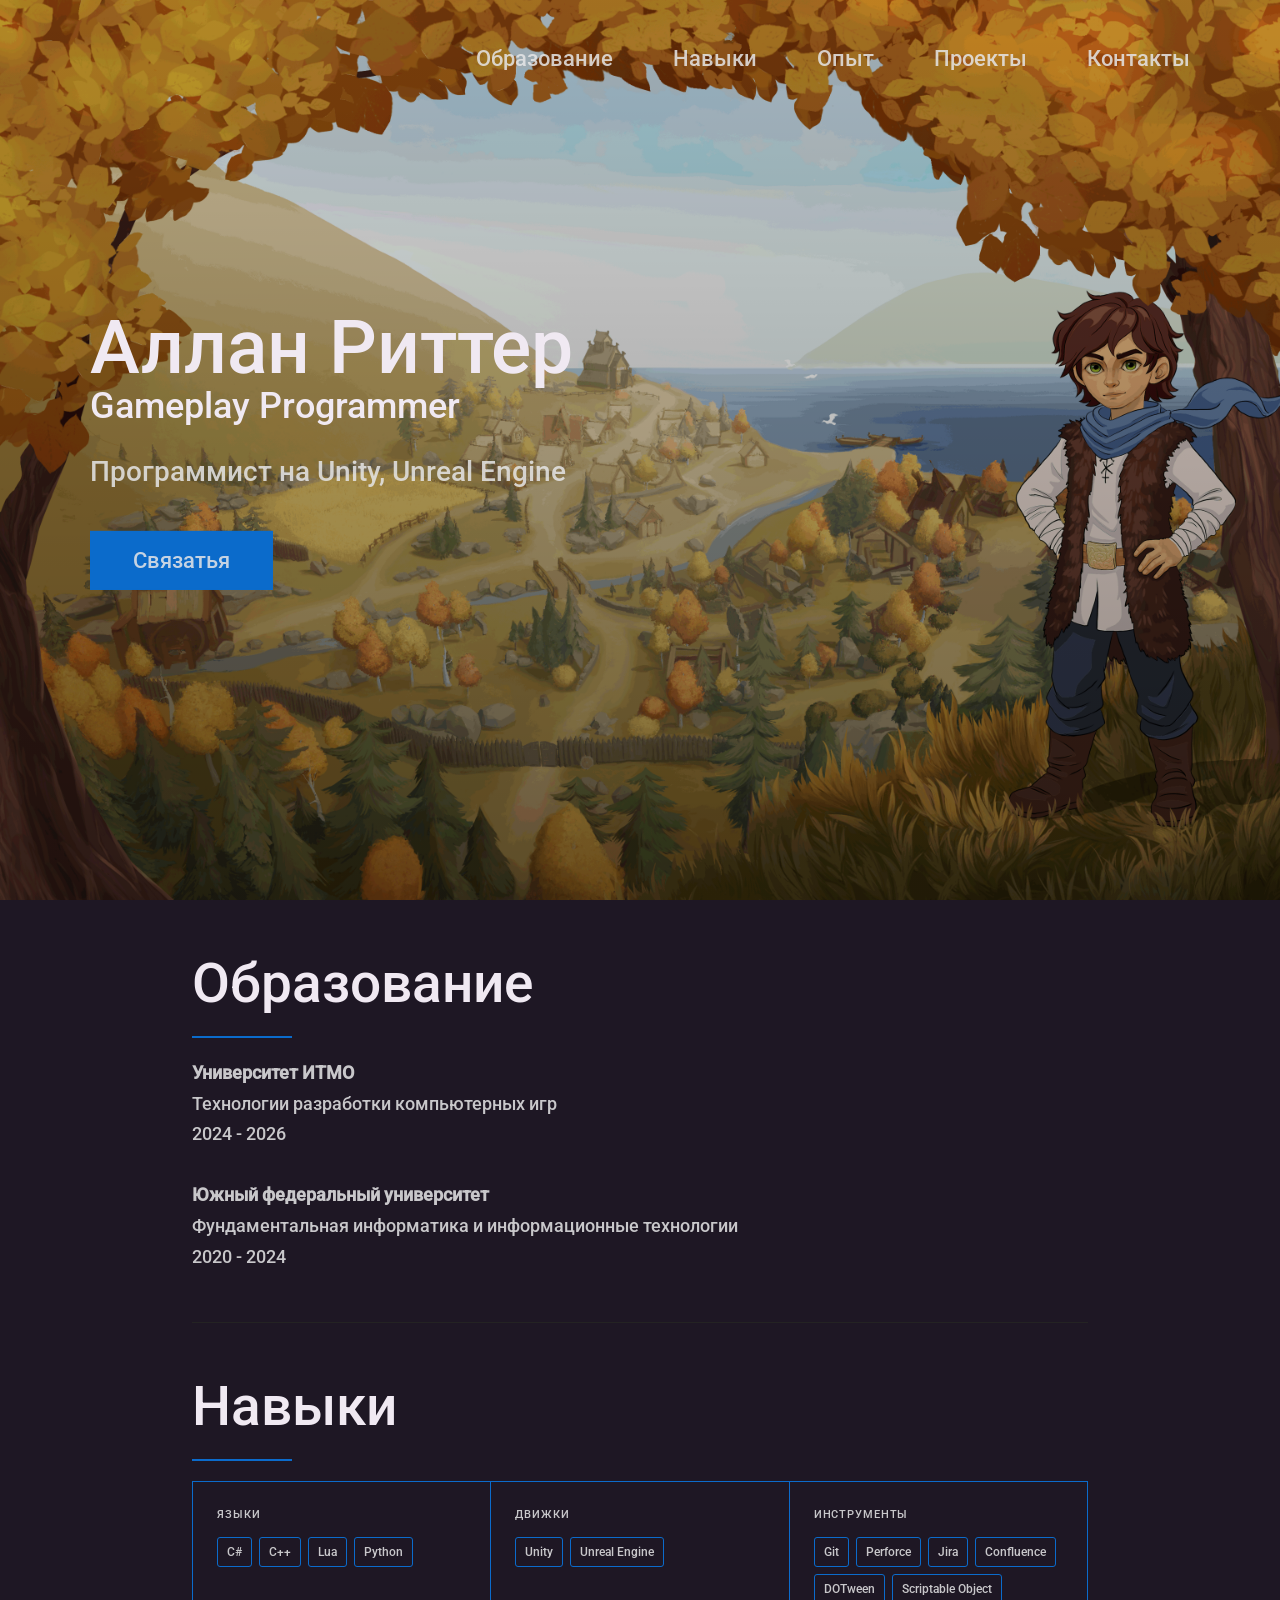
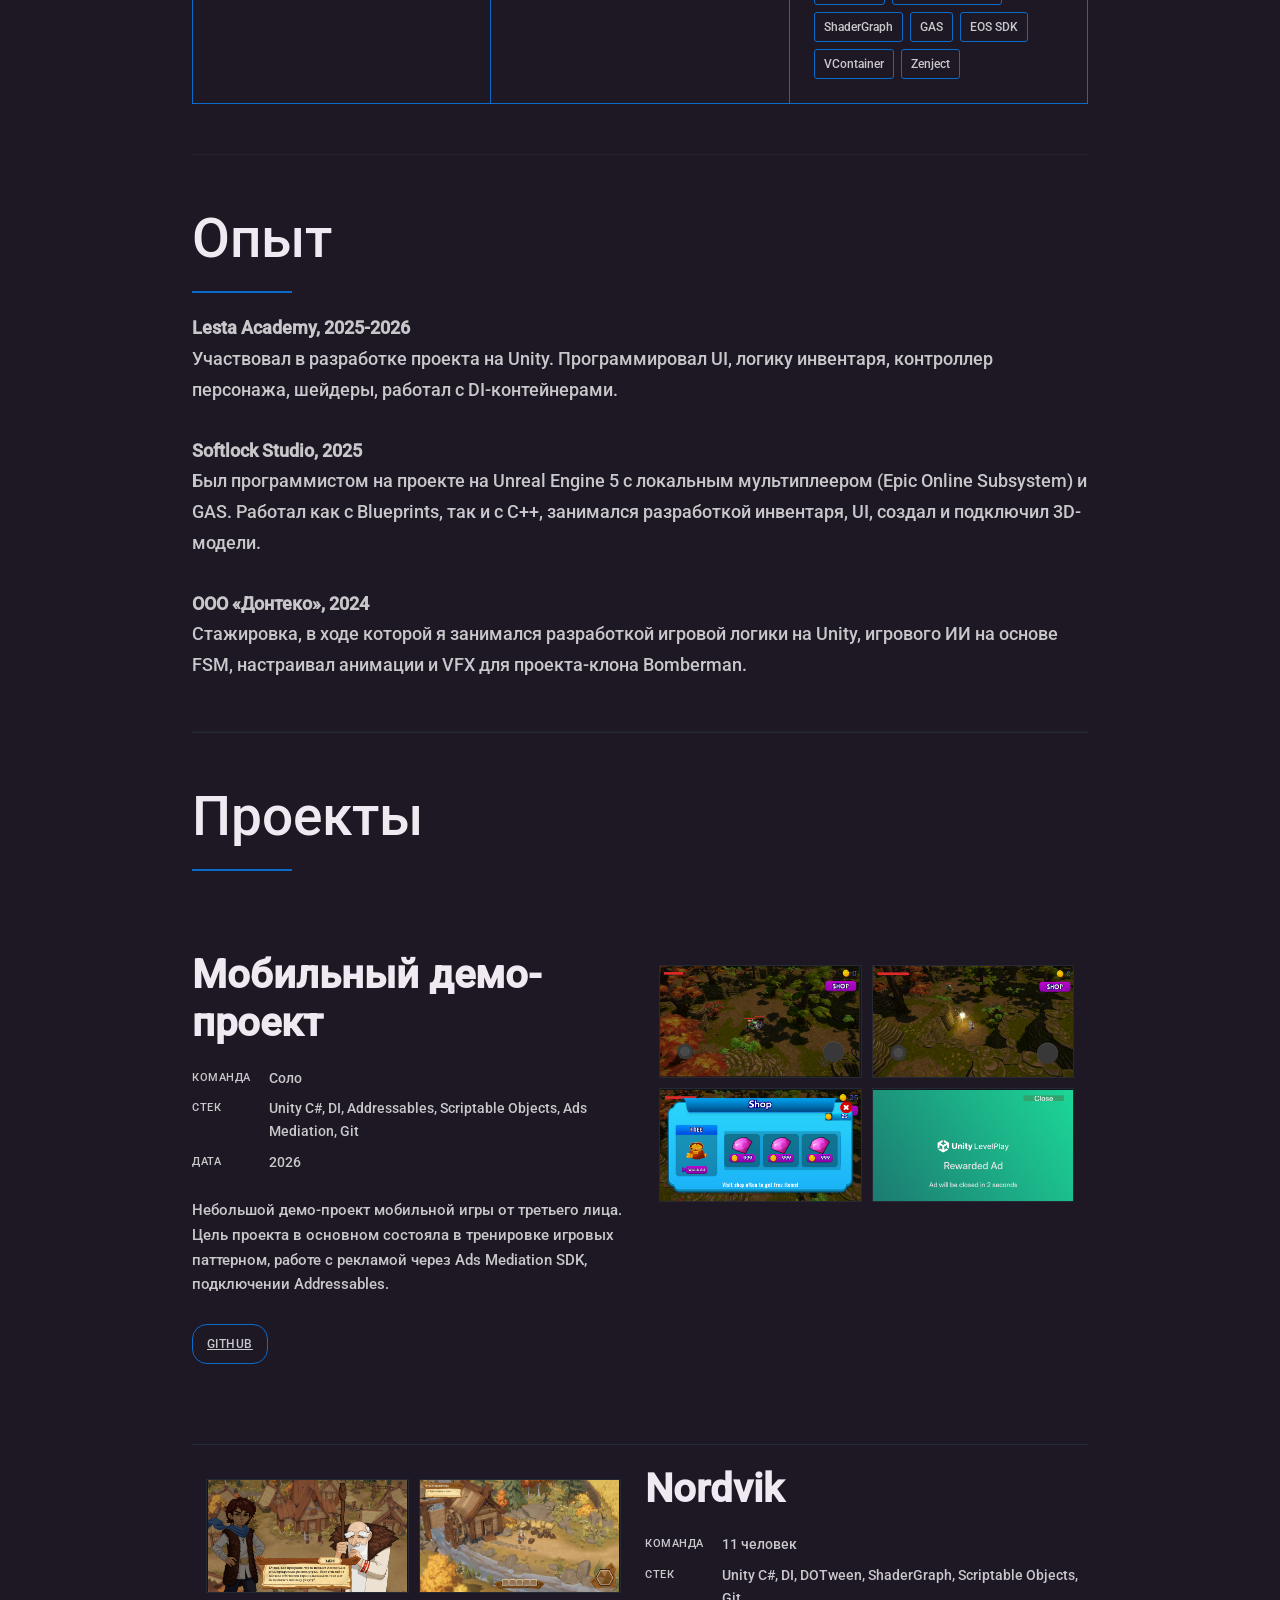
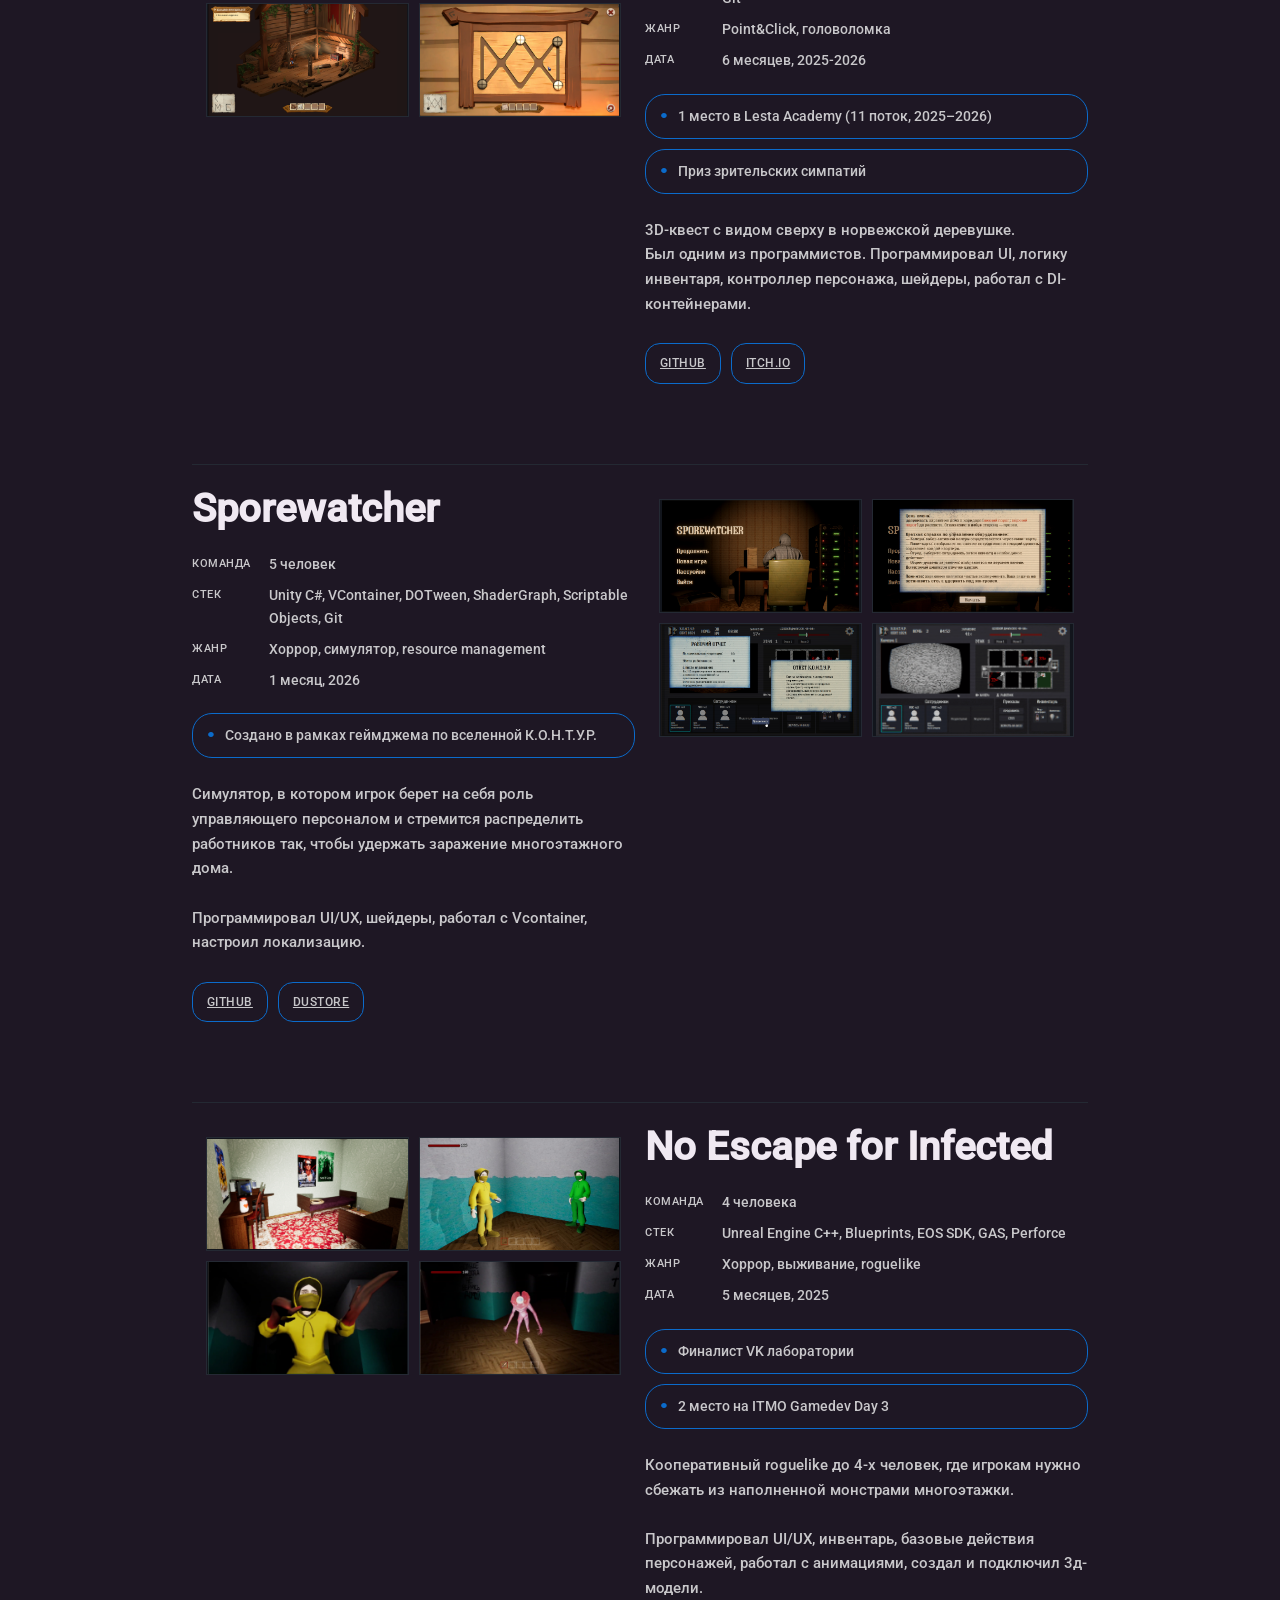
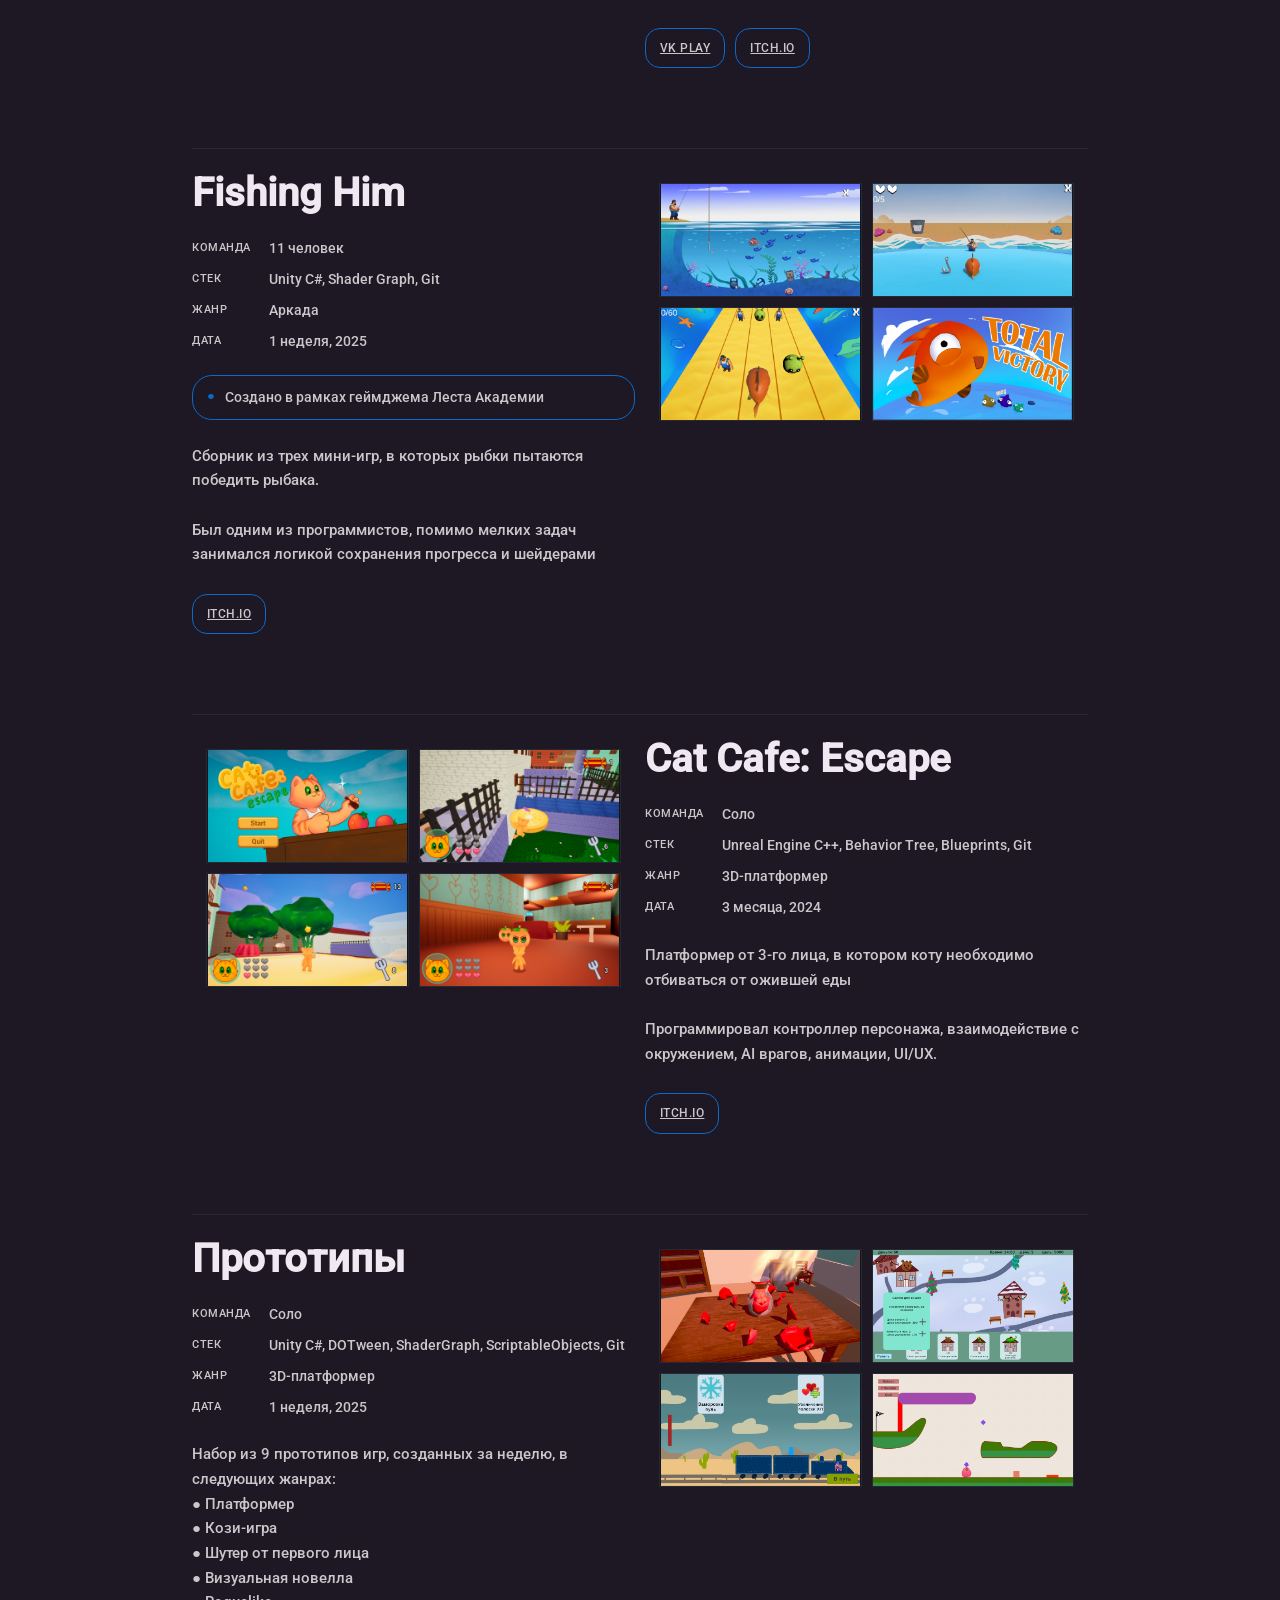
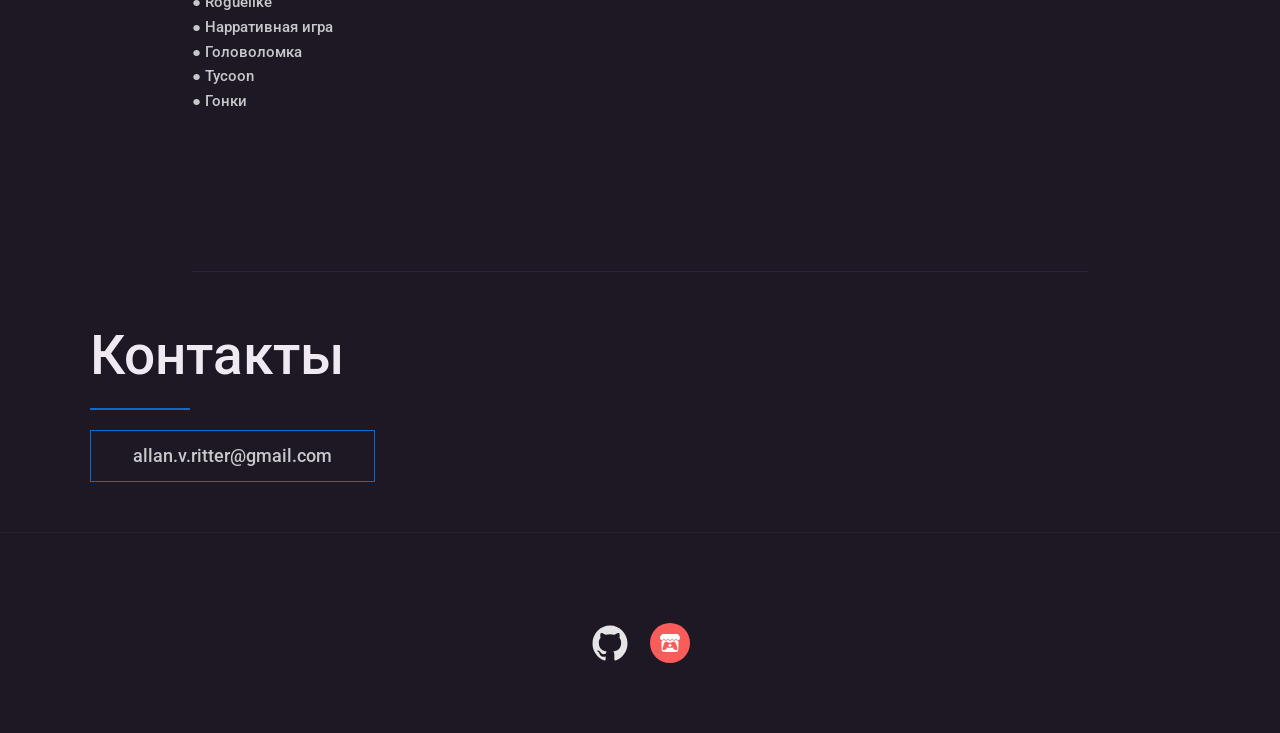
==== commit b4e78683: "Added demo mobile project" ====
--- a/index.html
+++ b/index.html
@@ -164,6 +164,39 @@
     <section id="projects">
       <div class="wrap">
         <h2>Проекты</h2>
+
+        <!-- PROJECT 0 -->
+        <div class="project">
+          <div class="project-media bracket">
+            <div class="bl"></div>
+            <div class="shots-grid">
+              <img src="images/mobile_demo1.png" alt="Mobile Demo — скриншот 1">
+              <img src="images/mobile_demo2.png" alt="Mobile Demo — скриншот 2">
+              <img src="images/mobile_demo3.png" alt="Mobile Demo — скриншот 3">
+              <img src="images/mobile_demo4.png" alt="Mobile Demo — скриншот 3">
+            </div>
+          </div>
+          <div>
+            <h3 class="project-title">Мобильный демо-проект</h3>
+            <dl class="project-meta">
+              <dt>Команда</dt>
+              <dd>Соло</dd>
+              <dt>Стек</dt>
+              <dd>Unity C#, DI, Addressables, Scriptable Objects, Ads Mediation, Git</dd>
+              <dt>Дата</dt>
+              <dd>2026</dd>
+            </dl>
+
+            <p class="project-text">
+              Небольшой демо-проект мобильной игры от третьего лица.<br>
+              Цель проекта в основном состояла в тренировке игровых паттерном, работе с рекламой через Ads Mediation SDK, подключении Addressables.
+            </p>
+            <div class="project-links">
+              <a class="link-btn" href="https://github.com/FrenchIceCream/MobileDemoProject" target="_blank">GitHub</a>
+            </div>
+          </div>
+        </div>
+
         <!-- PROJECT 1 -->
         <div class="project">
           <div class="project-media bracket">
@@ -184,7 +217,7 @@
               <dd>Unity C#, DI, DOTween, ShaderGraph, Scriptable Objects, Git</dd>
               <dt>Жанр</dt>
               <dd>Point&Click, головоломка</dd>
-              <dt>Срок</dt>
+              <dt>Дата</dt>
               <dd>6 месяцев, 2025-2026</dd>
             </dl>
 
@@ -228,7 +261,7 @@
               <dd>Unity C#, VContainer, DOTween, ShaderGraph, Scriptable Objects, Git</dd>
               <dt>Жанр</dt>
               <dd>Хоррор, симулятор, resource management</dd>
-              <dt>Срок</dt>
+              <dt>Дата</dt>
               <dd>1 месяц, 2026</dd>
             </dl>
             <div class="project-highlight"><span class="icon">●</span>
@@ -268,7 +301,7 @@
               <dd>Unreal Engine C++, Blueprints, EOS SDK, GAS, Perforce</dd>
               <dt>Жанр</dt>
               <dd>Хоррор, выживание, roguelike</dd>
-              <dt>Срок</dt>
+              <dt>Дата</dt>
               <dd>5 месяцев, 2025</dd>
             </dl>
             <div class="project-highlight"><span class="icon">●</span>
@@ -312,7 +345,7 @@
               <dd>Unity C#, Shader Graph, Git</dd>
               <dt>Жанр</dt>
               <dd>Аркада</dd>
-              <dt>Срок</dt>
+              <dt>Дата</dt>
               <dd>1 неделя, 2025</dd>
             </dl>
             <div class="project-highlight"><span class="icon">●</span>
@@ -325,7 +358,7 @@
               Был одним из программистов, помимо мелких задач занимался логикой сохранения прогресса и шейдерами
             </p>
             <div class="project-links">
-              <a class="link-btn" href="https://github.com/lesfiveteam/LesJam" target="_blank">github</a>
+              <!-- <a class="link-btn" href="https://github.com/lesfiveteam/LesJam" target="_blank">github</a> -->
               <a class="link-btn" href="https://puffy-pixel.itch.io/fishing-him" target="_blank">itch.io</a>
             </div>
           </div>
@@ -351,7 +384,7 @@
               <dd>Unreal Engine C++, Behavior Tree, Blueprints, Git</dd>
               <dt>Жанр</dt>
               <dd>3D-платформер</dd>
-              <dt>Срок</dt>
+              <dt>Дата</dt>
               <dd>3 месяца, 2024</dd>
             </dl>
 
@@ -386,7 +419,7 @@
               <dd>Unity C#, DOTween, ShaderGraph, ScriptableObjects, Git</dd>
               <dt>Жанр</dt>
               <dd>3D-платформер</dd>
-              <dt>Срок</dt>
+              <dt>Дата</dt>
               <dd>1 неделя, 2025</dd>
             </dl>
 
@@ -416,7 +449,7 @@
       <h2>Контакты</h2>
       <div class="contact__info">
         <a href="mailto:allan.v.ritter@gmail.com" class="btn">allan.v.ritter@gmail.com</a>
-        <a href="https://spb.hh.ru/resume/afdda336ff1102e73b0039ed1f624333676932" class="btn">hh.ru</a>
+        <!-- <a href="https://spb.hh.ru/resume/afdda336ff1102e73b0039ed1f624333676932" class="btn">hh.ru</a> -->
       </div>
     </div>
   </section>
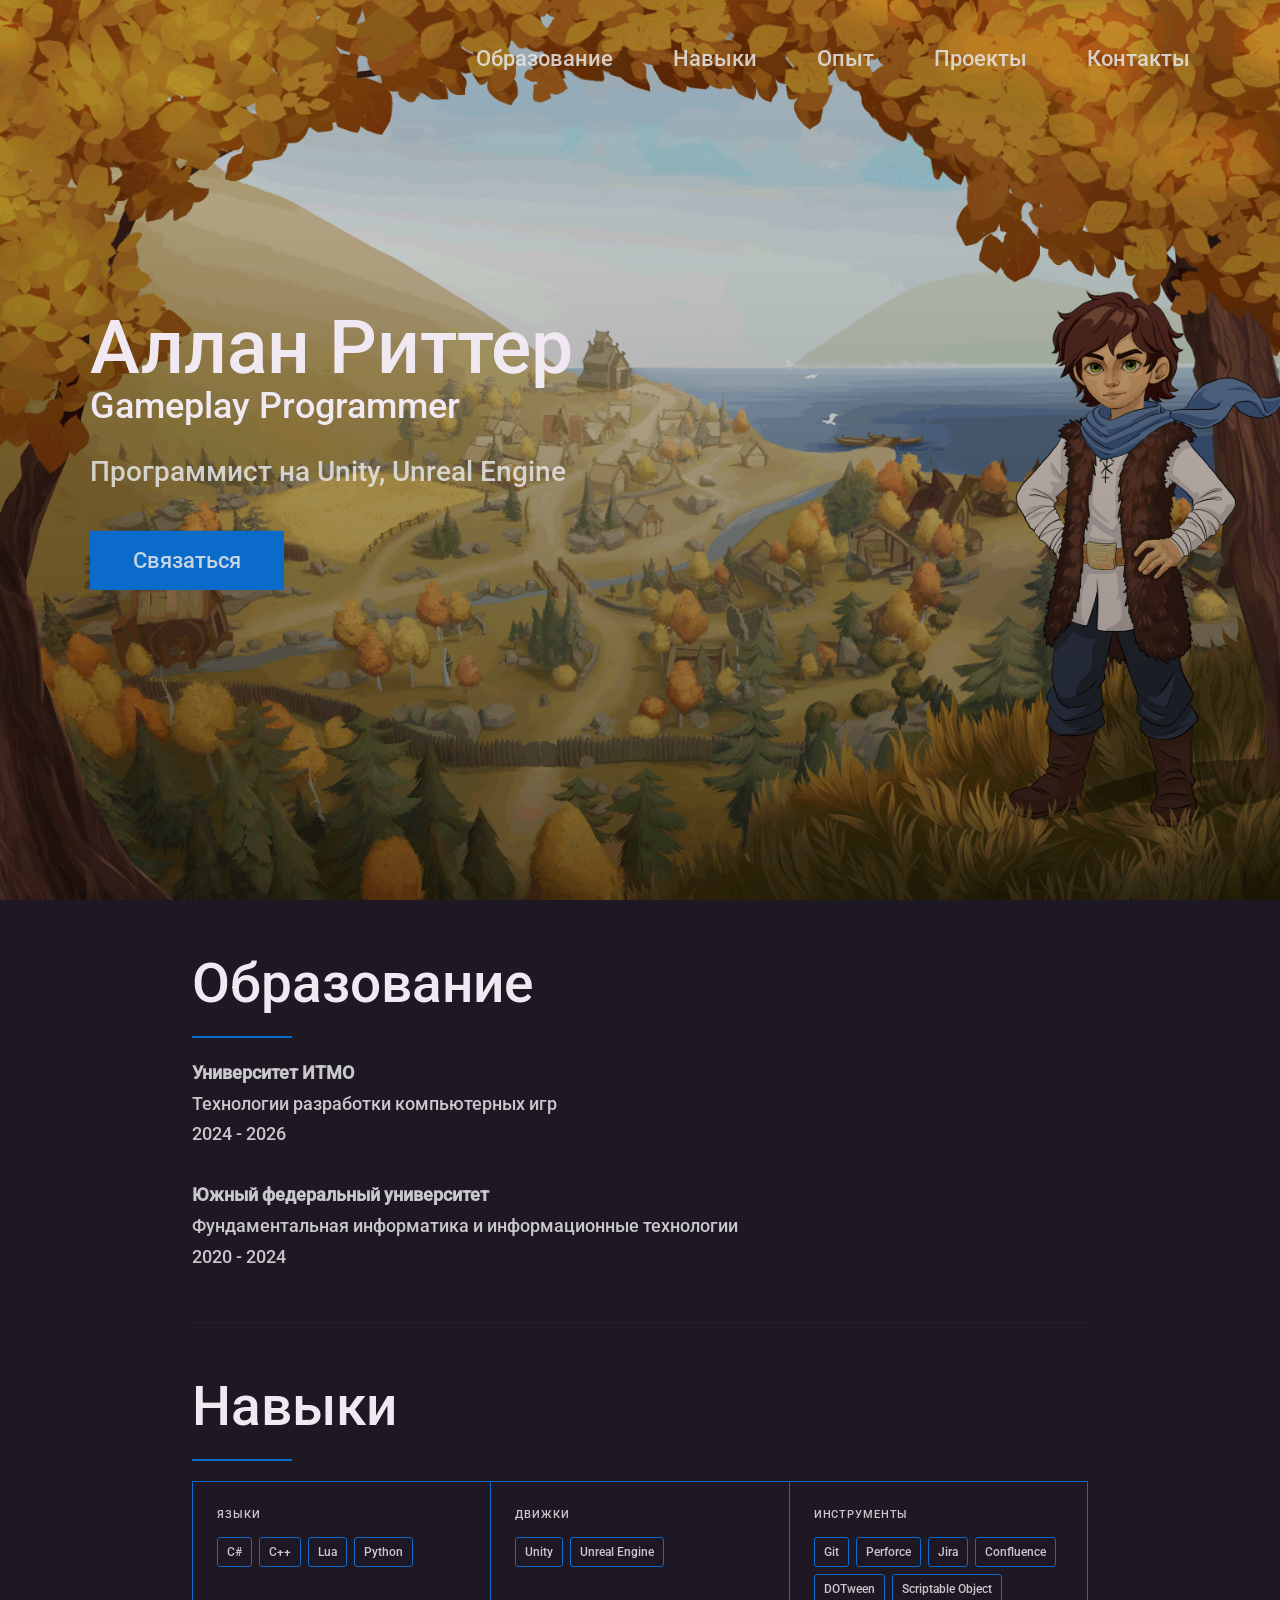
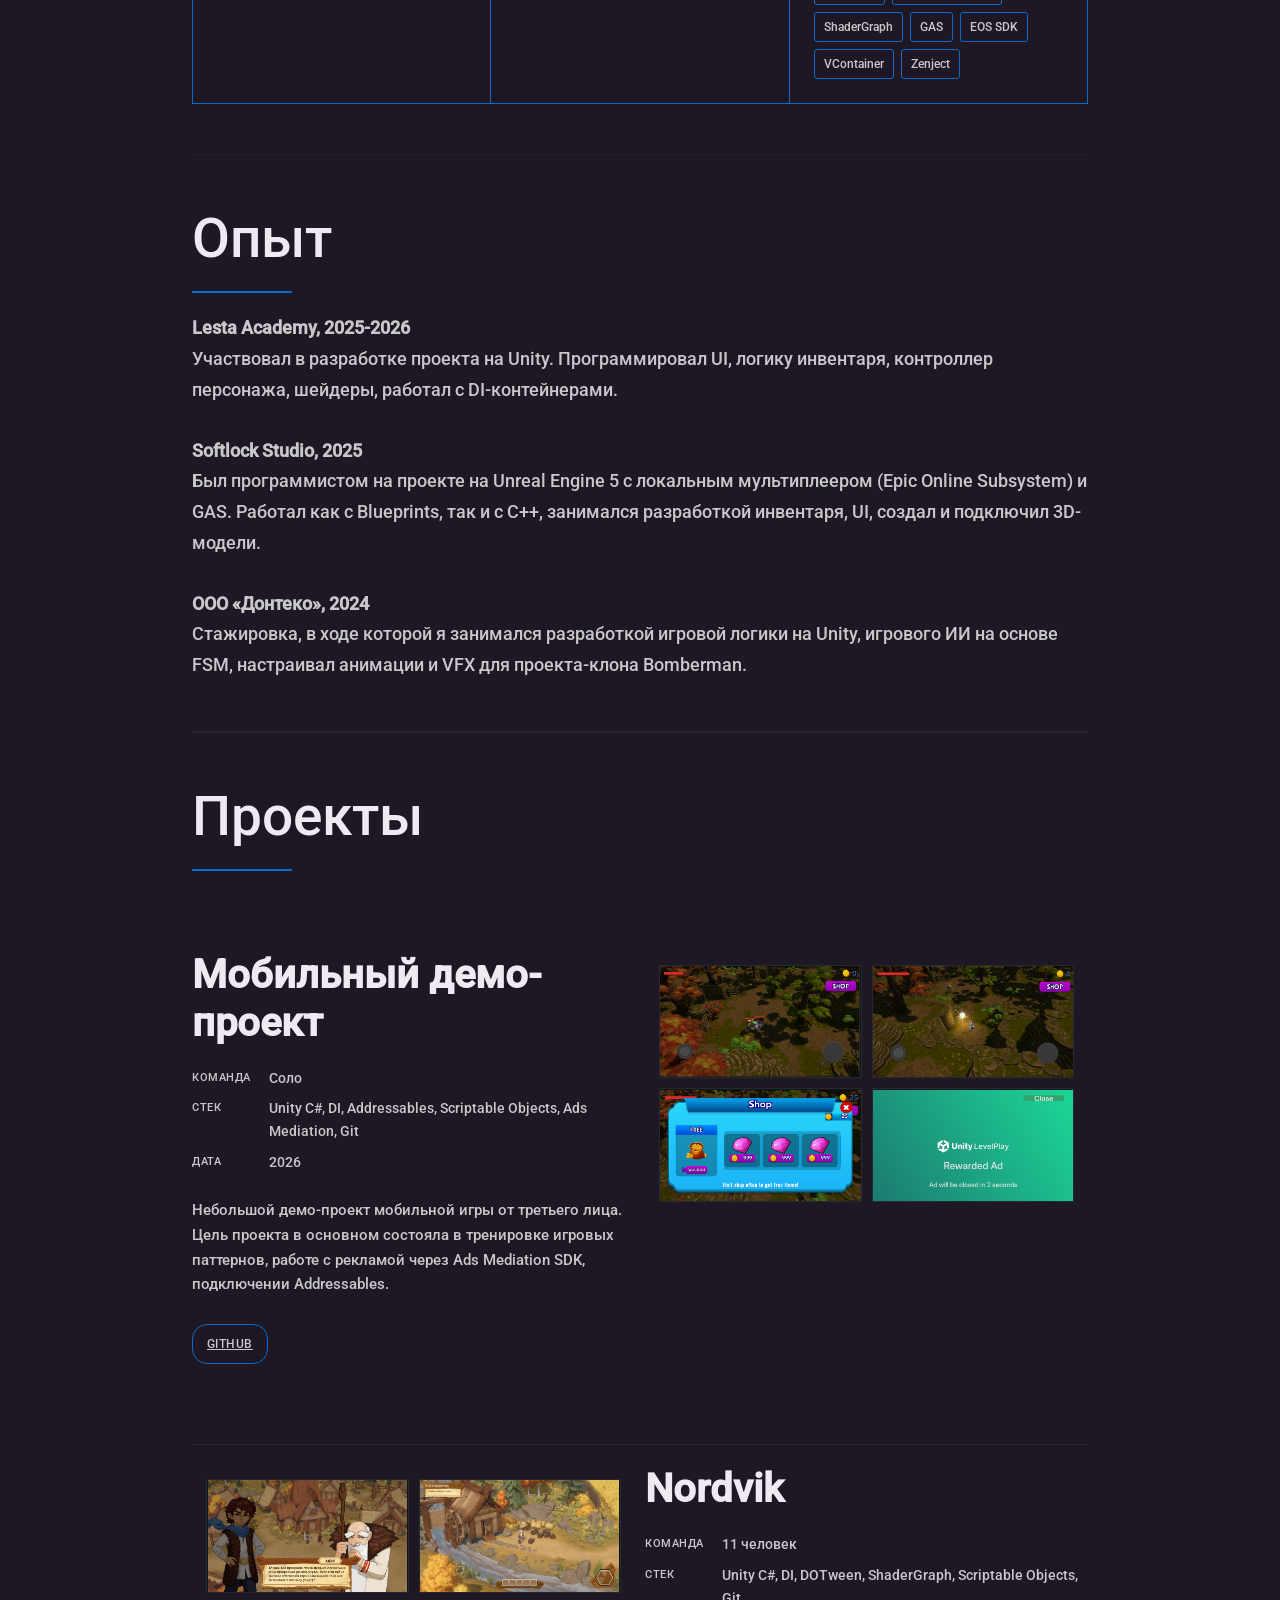
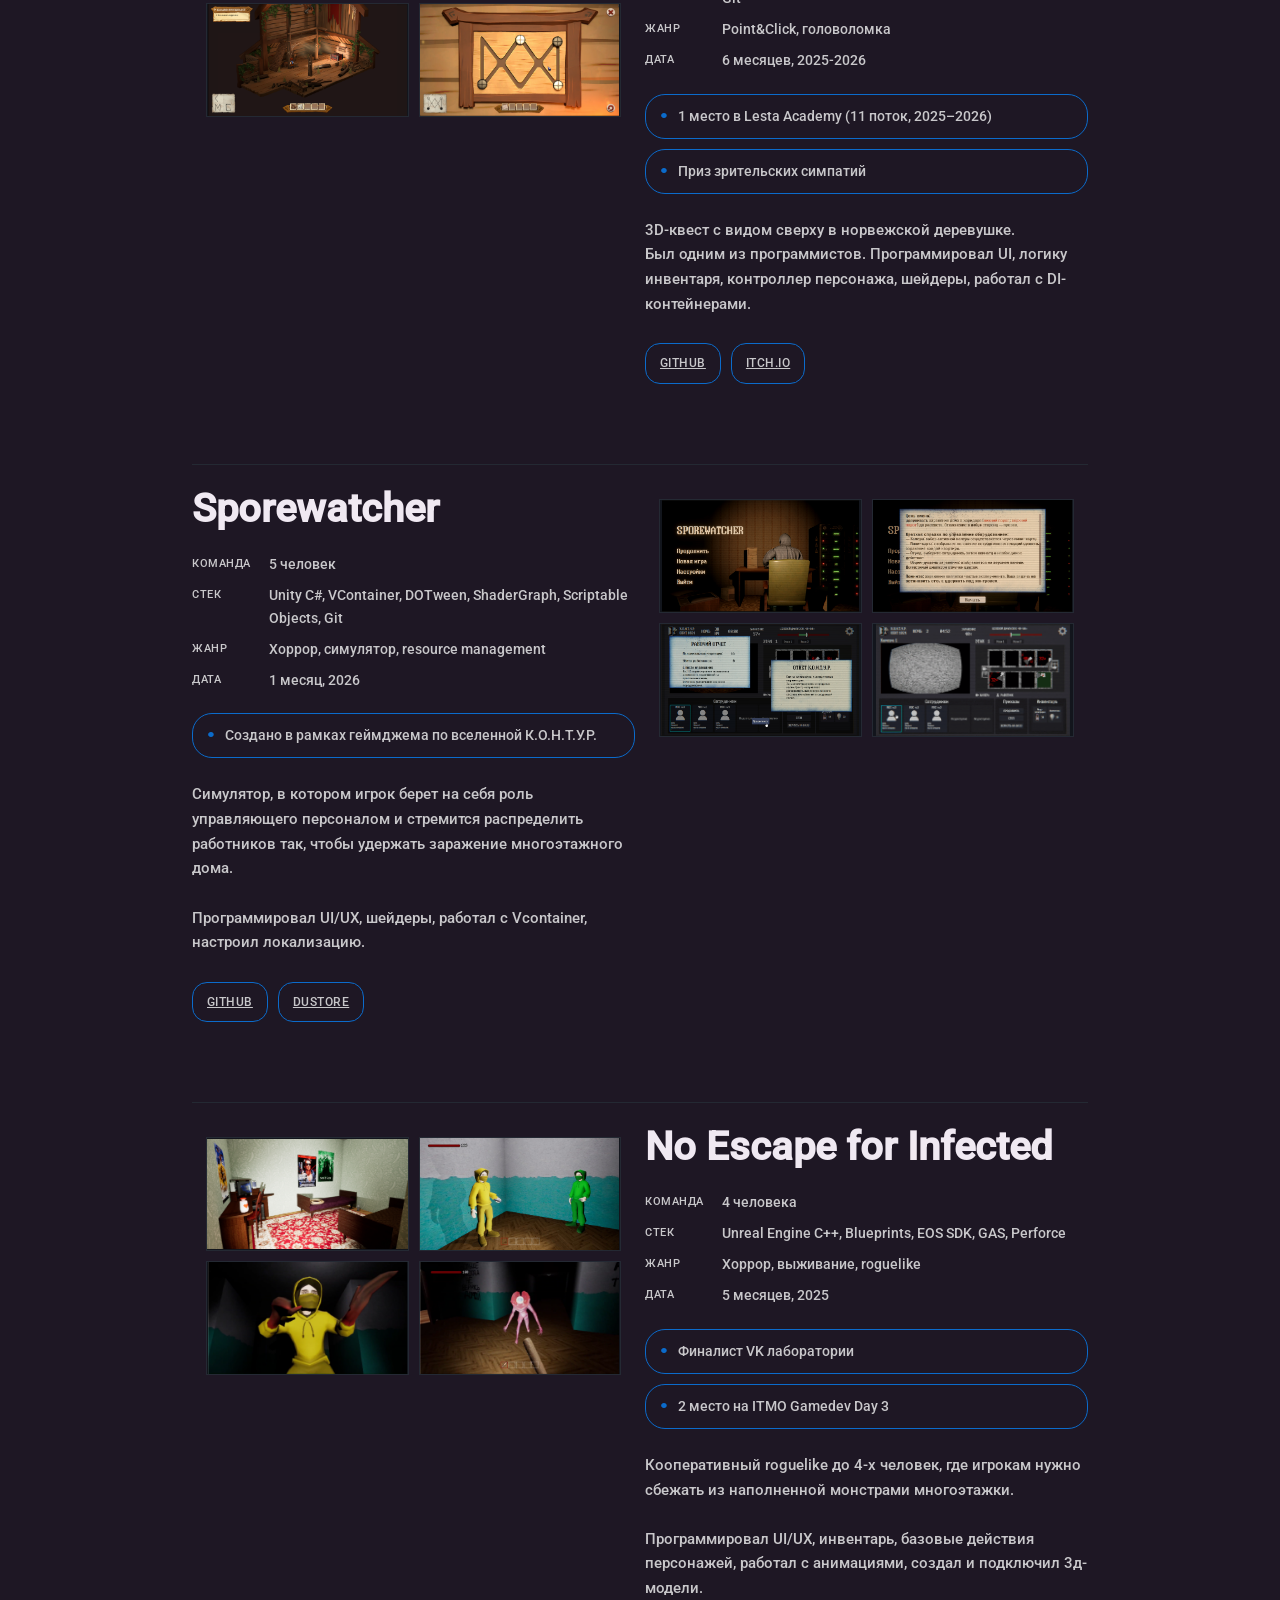
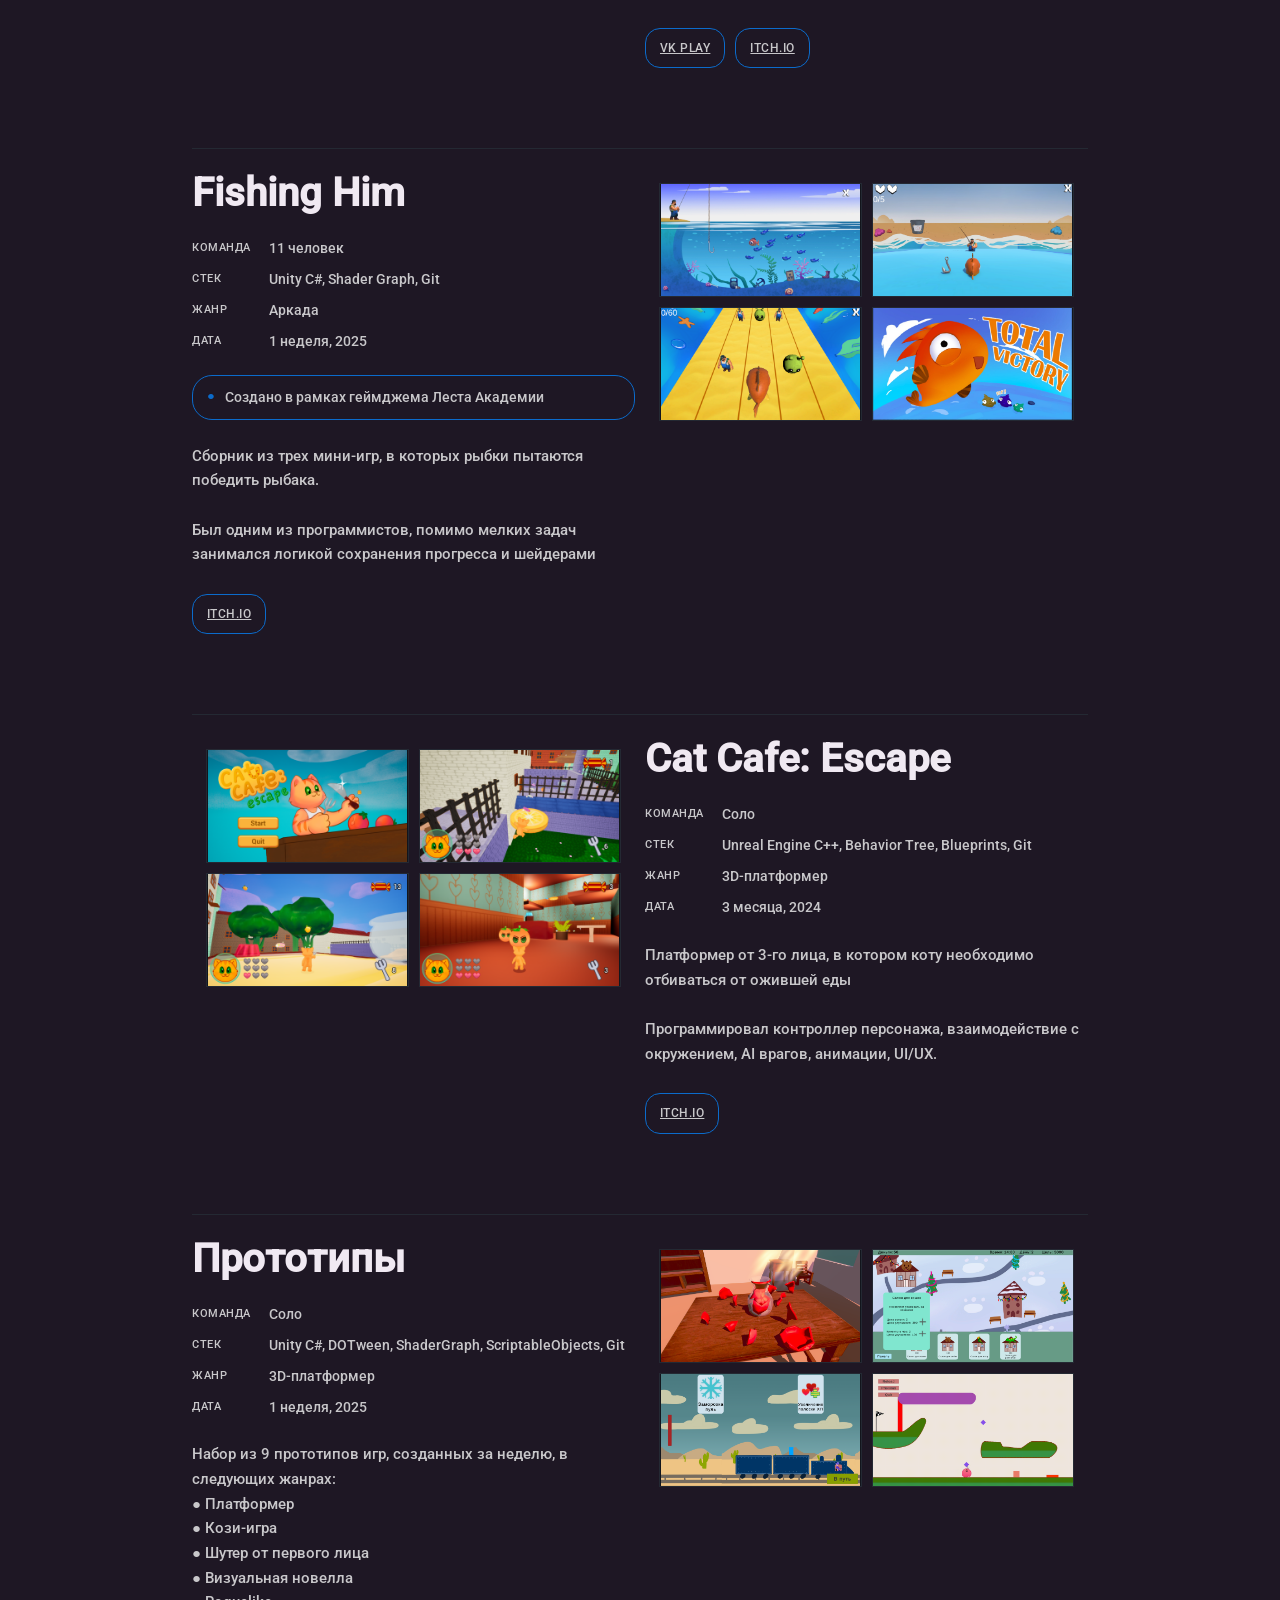
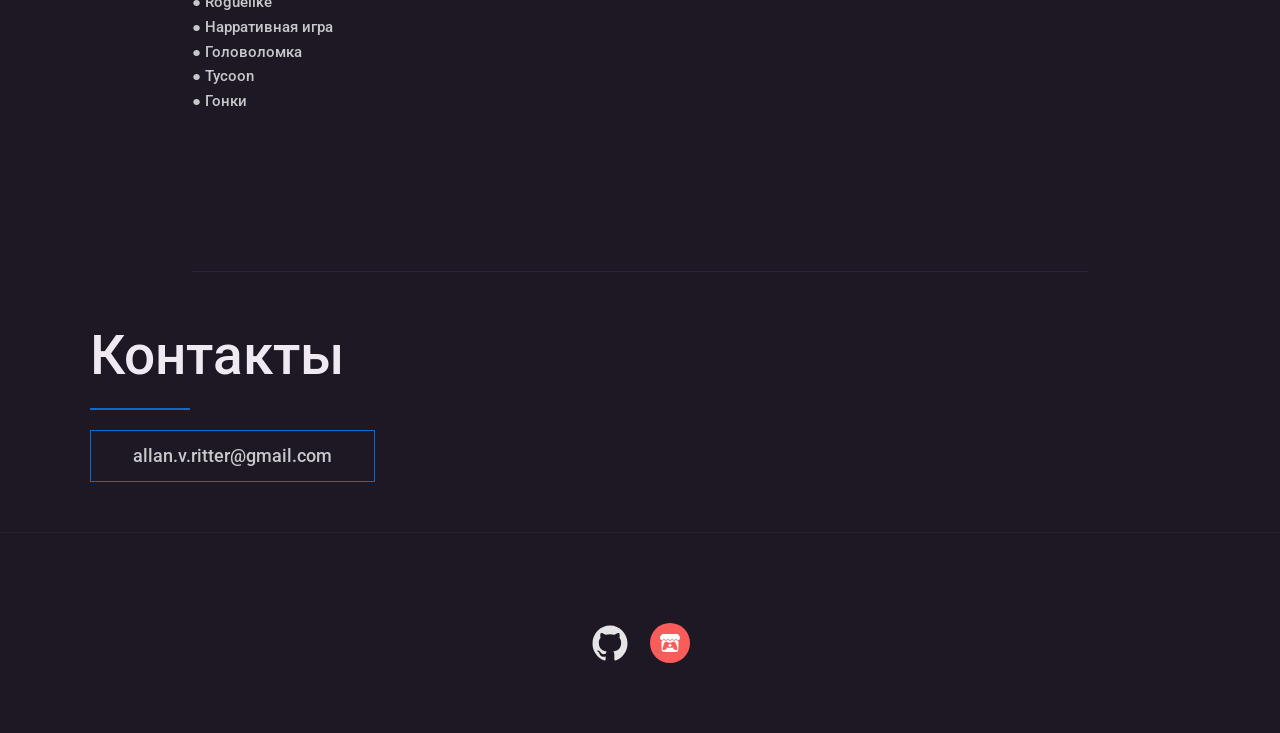
==== commit 9b8647c6: "Fixed typos" ====
--- a/index.html
+++ b/index.html
@@ -41,7 +41,7 @@
           <span>Gameplay Programmer</span>
         </h3>
         <p>Программист на Unity, Unreal Engine</p>
-        <a href="#contact" class="btn btn--pink">Связатья</a>
+        <a href="#contact" class="btn btn--pink">Связаться</a>
       </div>
     </div>
   </header>
@@ -189,7 +189,7 @@
 
             <p class="project-text">
               Небольшой демо-проект мобильной игры от третьего лица.<br>
-              Цель проекта в основном состояла в тренировке игровых паттерном, работе с рекламой через Ads Mediation SDK, подключении Addressables.
+              Цель проекта в основном состояла в тренировке игровых паттернов, работе с рекламой через Ads Mediation SDK, подключении Addressables.
             </p>
             <div class="project-links">
               <a class="link-btn" href="https://github.com/FrenchIceCream/MobileDemoProject" target="_blank">GitHub</a>
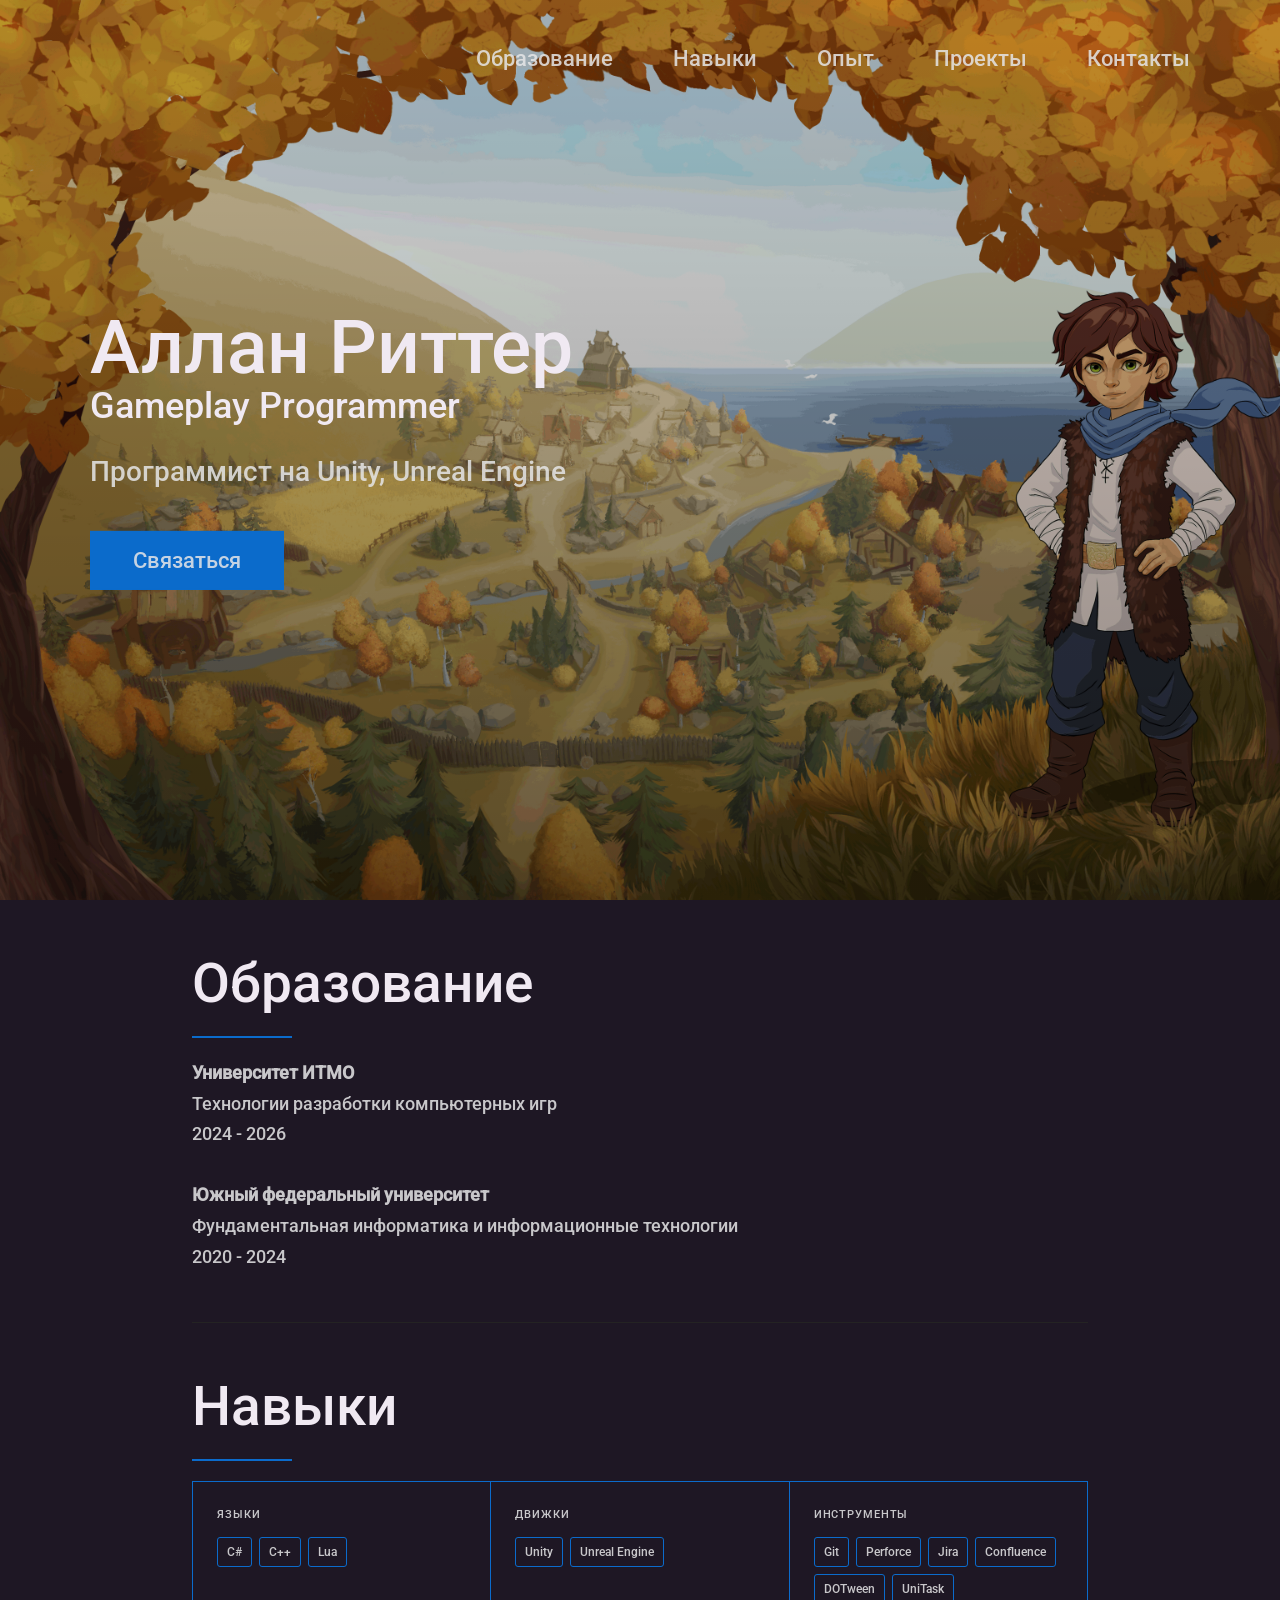
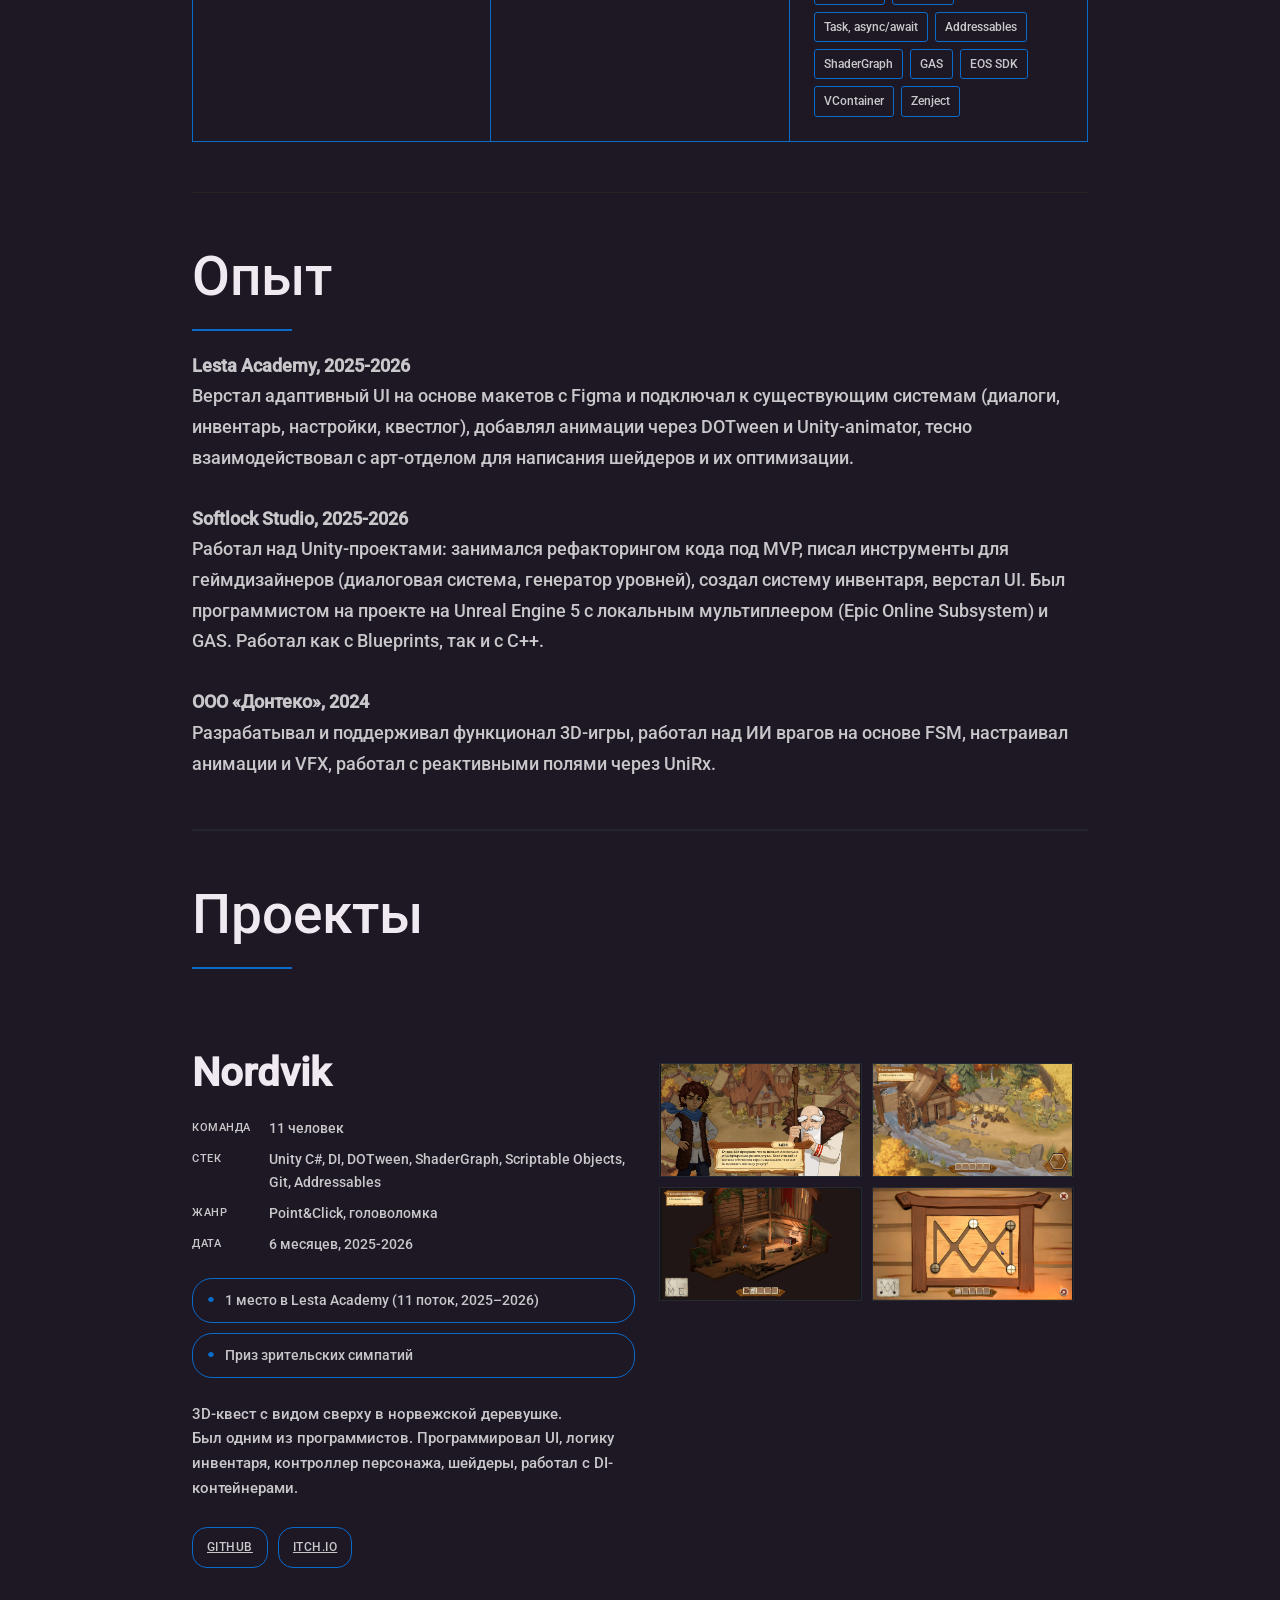
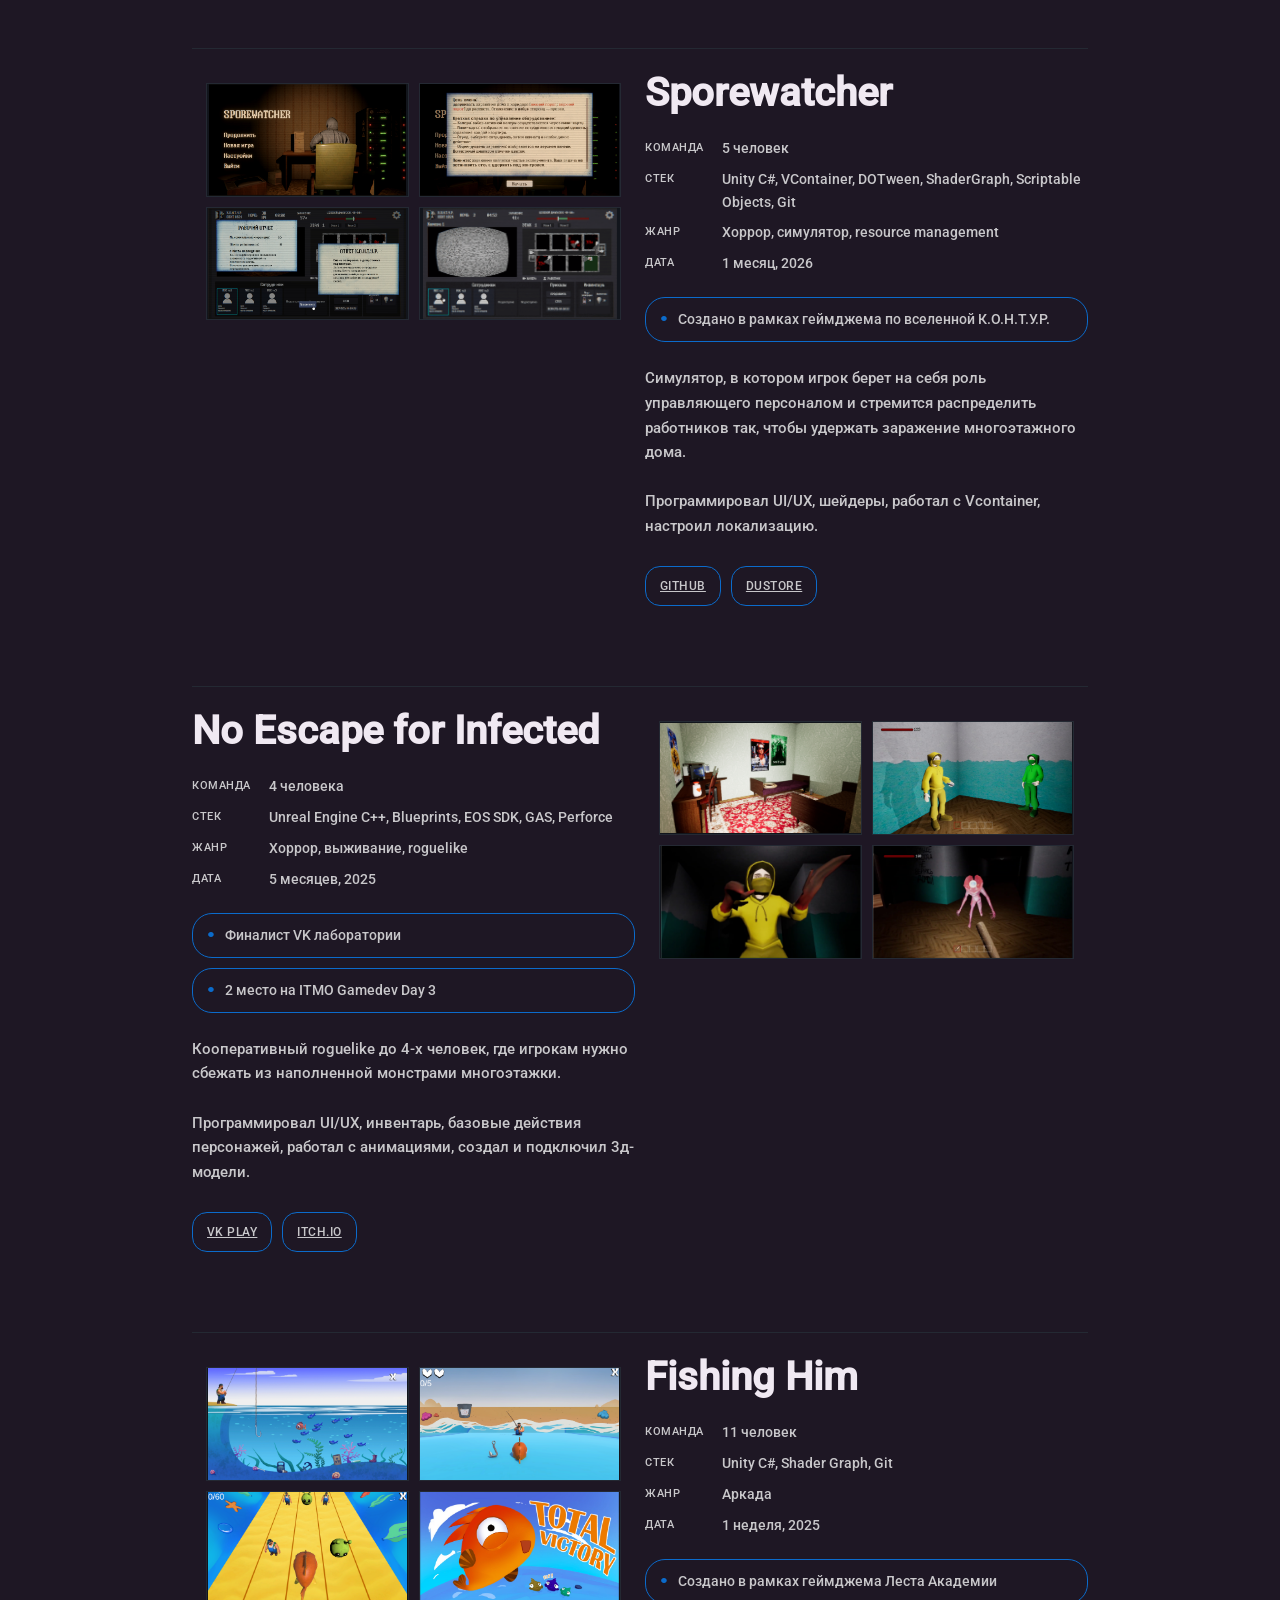
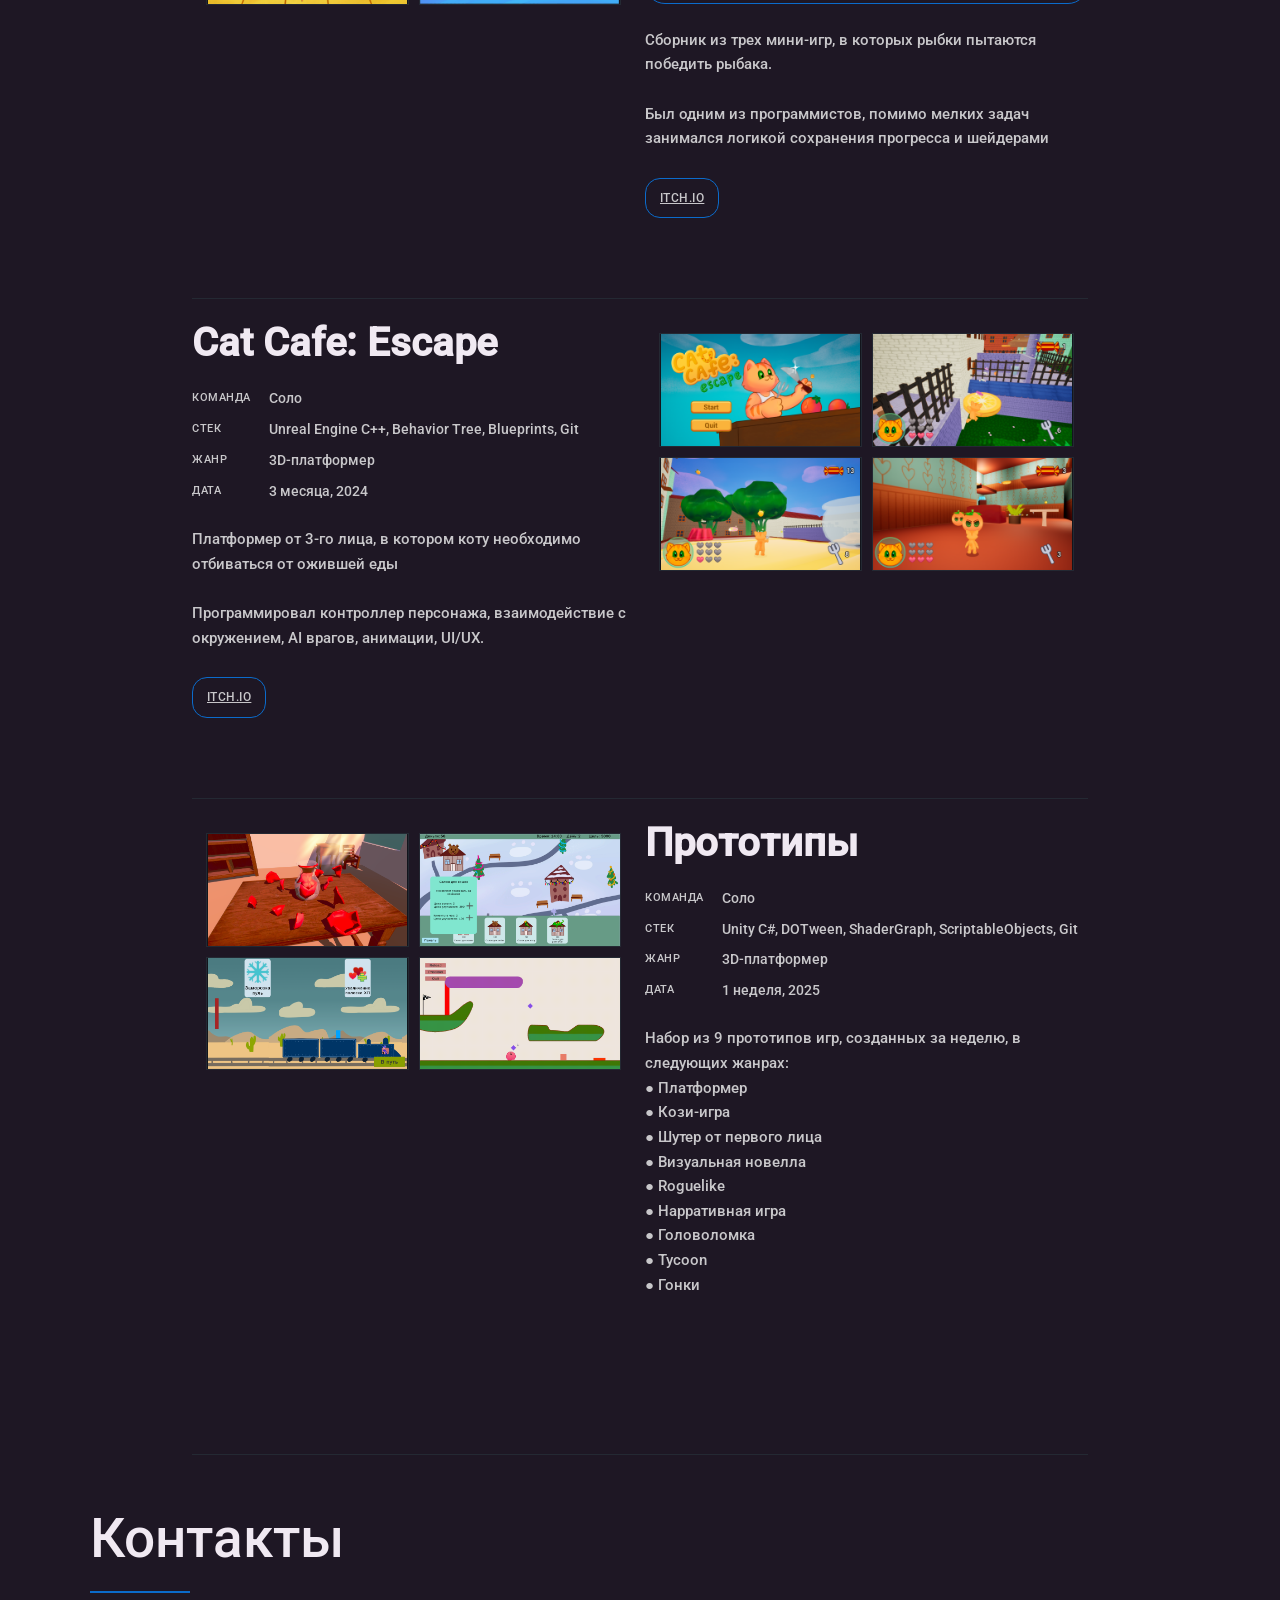
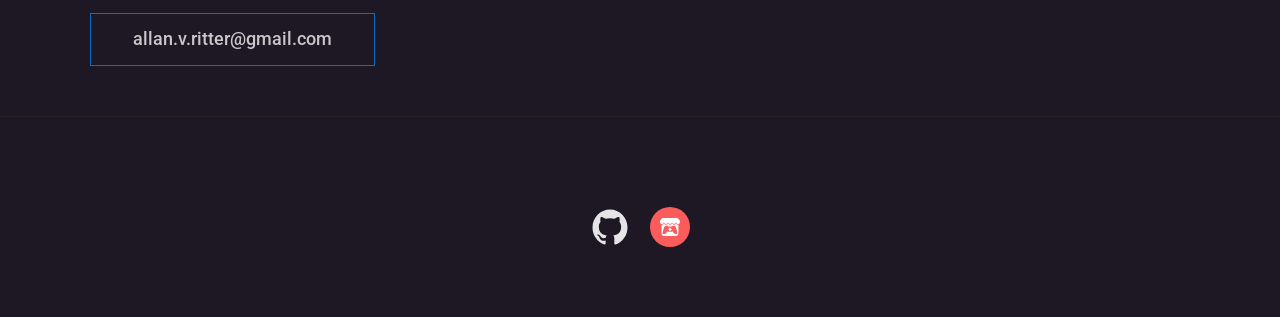
==== commit 4727e73d: "Update" ====
--- a/index.html
+++ b/index.html
@@ -109,7 +109,6 @@
             <div class="skill-panel-label">Языки</div>
             <div class="skill-tags">
               <span class="tag">C#</span><span class="tag">C++</span><span class="tag">Lua</span>
-              <span class="tag">Python</span>
             </div>
           </div>
           <div class="skill-panel">
@@ -124,7 +123,9 @@
               <span class="tag">Git</span><span class="tag">Perforce</span><span class="tag">Jira</span>
               <span class="tag">Confluence</span>
               <span class="tag">DOTween</span>
-              <span class="tag">Scriptable Object</span>
+              <span class="tag">UniTask</span>
+              <span class="tag">Task, async/await</span>
+              <span class="tag">Addressables</span>              
               <span class="tag">ShaderGraph</span>
               <span class="tag">GAS</span>
               <span class="tag">EOS SDK</span>
@@ -140,21 +141,19 @@
         <h2>Опыт</h2>
         <div class="edu-item"><b>Lesta Academy, 2025-2026</b></div>
         <div>
-          Участвовал в разработке проекта на Unity. Программировал UI, логику инвентаря, контроллер
-          персонажа, шейдеры, работал с DI-контейнерами.
+          Верстал адаптивный UI на основе макетов с Figma и подключал к существующим системам (диалоги, инвентарь, настройки, квестлог), добавлял анимации через DOTween и Unity-animator, тесно взаимодействовал с арт-отделом для написания шейдеров и их оптимизации. 
         </div>
         <br>
-        <div class="edu-item"><b>Softlock Studio, 2025</b></div>
+        <div class="edu-item"><b>Softlock Studio, 2025-2026</b></div>
         <div>
+          Работал над Unity-проектами: занимался рефакторингом кода под MVP, писал инструменты для геймдизайнеров (диалоговая система, генератор уровней), создал систему инвентаря, верстал UI.
           Был программистом на проекте на Unreal Engine 5 с локальным мультиплеером (Epic Online
-          Subsystem) и GAS. Работал как с Blueprints, так и с C++, занимался разработкой инвентаря, UI,
-          создал и подключил 3D-модели.
+          Subsystem) и GAS. Работал как с Blueprints, так и с C++.
         </div>
         <br>
         <div class="edu-item"><b>ООО «Донтеко», 2024</b></div>
         <div>
-          Стажировка, в ходе которой я занимался разработкой игровой логики на Unity, игрового ИИ на
-          основе FSM, настраивал анимации и VFX для проекта-клона Bomberman.
+          Разрабатывал и поддерживал функционал 3D-игры, работал над ИИ врагов на основе FSM, настраивал анимации и VFX, работал с реактивными полями через UniRx.
         </div>
       </div>
     </section>
@@ -164,38 +163,6 @@
     <section id="projects">
       <div class="wrap">
         <h2>Проекты</h2>
-
-        <!-- PROJECT 0 -->
-        <div class="project">
-          <div class="project-media bracket">
-            <div class="bl"></div>
-            <div class="shots-grid">
-              <img src="images/mobile_demo1.png" alt="Mobile Demo — скриншот 1">
-              <img src="images/mobile_demo2.png" alt="Mobile Demo — скриншот 2">
-              <img src="images/mobile_demo3.png" alt="Mobile Demo — скриншот 3">
-              <img src="images/mobile_demo4.png" alt="Mobile Demo — скриншот 3">
-            </div>
-          </div>
-          <div>
-            <h3 class="project-title">Мобильный демо-проект</h3>
-            <dl class="project-meta">
-              <dt>Команда</dt>
-              <dd>Соло</dd>
-              <dt>Стек</dt>
-              <dd>Unity C#, DI, Addressables, Scriptable Objects, Ads Mediation, Git</dd>
-              <dt>Дата</dt>
-              <dd>2026</dd>
-            </dl>
-
-            <p class="project-text">
-              Небольшой демо-проект мобильной игры от третьего лица.<br>
-              Цель проекта в основном состояла в тренировке игровых паттернов, работе с рекламой через Ads Mediation SDK, подключении Addressables.
-            </p>
-            <div class="project-links">
-              <a class="link-btn" href="https://github.com/FrenchIceCream/MobileDemoProject" target="_blank">GitHub</a>
-            </div>
-          </div>
-        </div>
 
         <!-- PROJECT 1 -->
         <div class="project">
@@ -214,7 +181,7 @@
               <dt>Команда</dt>
               <dd>11 человек</dd>
               <dt>Стек</dt>
-              <dd>Unity C#, DI, DOTween, ShaderGraph, Scriptable Objects, Git</dd>
+              <dd>Unity C#, DI, DOTween, ShaderGraph, Scriptable Objects, Git, Addressables</dd>
               <dt>Жанр</dt>
               <dd>Point&Click, головоломка</dd>
               <dt>Дата</dt>
